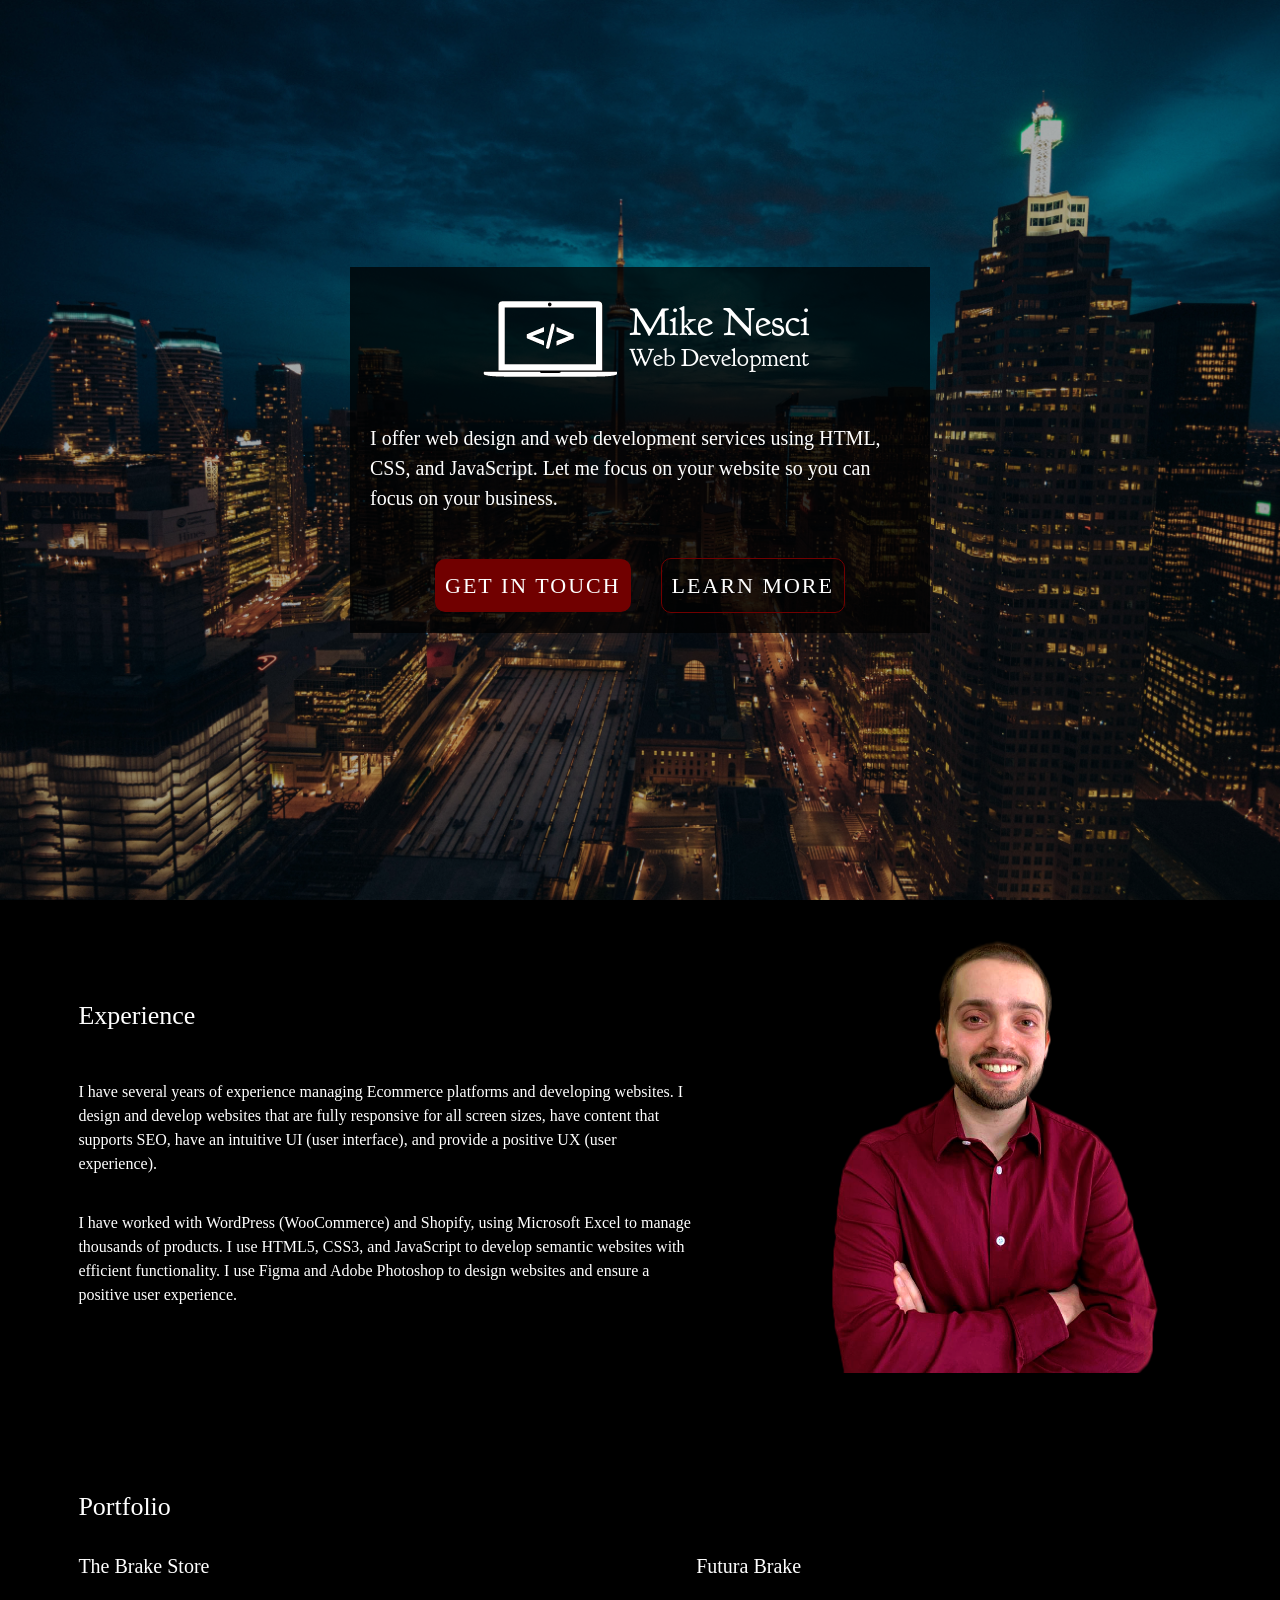
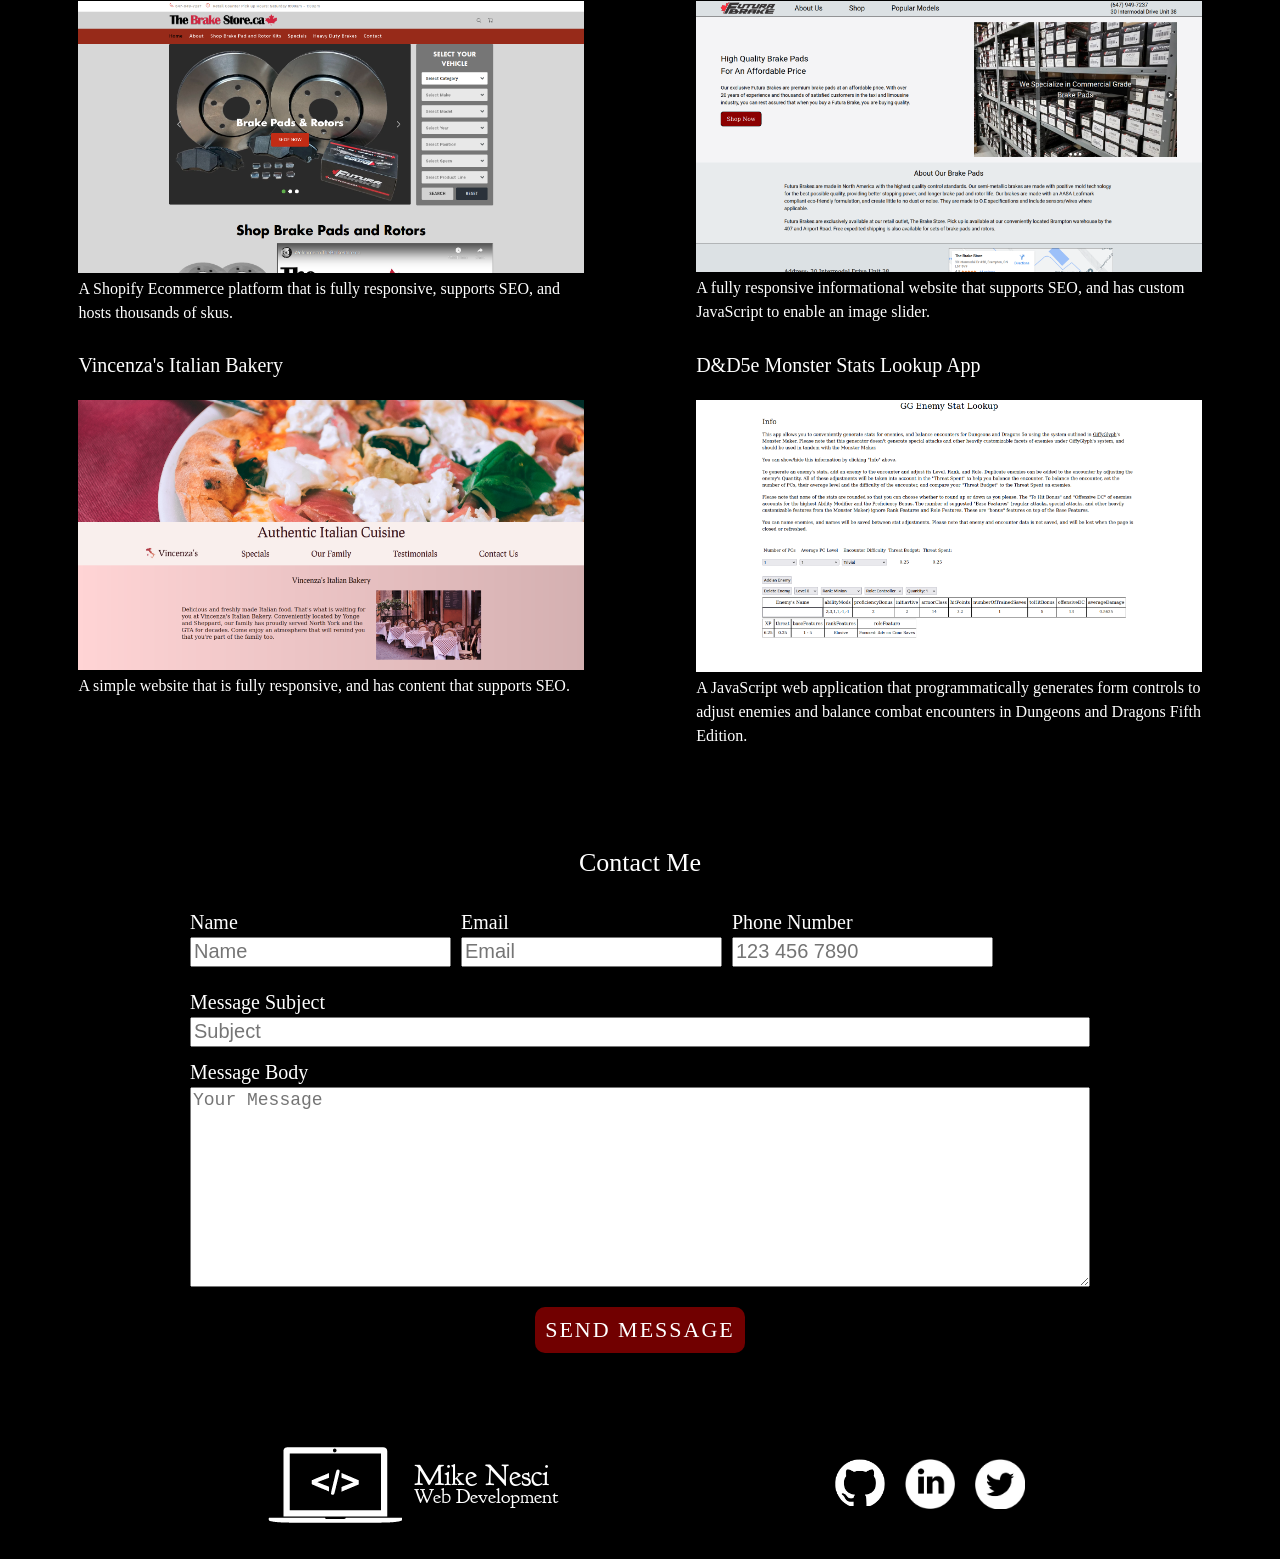
==== index.html @ aeea504c "Add contact form" ====
<!DOCTYPE html>
<html lang="en">
<head>
    <meta charset="UTF-8">
    <meta http-equiv="X-UA-Compatible" content="IE=edge">
    <meta name="viewport" content="width=device-width, initial-scale=1.0">

    <!--Stylesheets-->
    <link rel="stylesheet" href="styles/style.css">

    <!--Fonts-->
    <link rel="preconnect" href="https://fonts.googleapis.com">
    <link rel="preconnect" href="https://fonts.gstatic.com" crossorigin>
    <link href="https://fonts.googleapis.com/css2?family=Asul:wght@400;700&family=Goudy+Bookletter+1911&display=swap" rel="stylesheet"> 

    <!--SEO-->
    <title>Mike Nesci Web Development</title>
    <meta name="description" content="Mike Nesci Web Development. I provide web design and web development services. My specialty is making websites for businesses.">
</head>
<body>
    <header>
        <section class="headerContentContainer">
            <section class="headerCard">
                <section class="logoContainer">
                    <img src="./img/logo2.png" alt="logo">
                </section>
                <h1>
                    <span class="headingName">Mike Nesci</span>
                    <span class="headingService">Web Development</span>
                </h1>
            </section>
            <p>I offer web design and web development services using HTML, CSS, and JavaScript. Let me focus on your website so you can focus on your business.</p>
            <section class="headerButtonsContainer">
                <span class="contactButton button">Get in touch</span>
                <span class="learnMoreButton button">Learn More</span>
            </section>
        </section>
    </header>
    <main>
        <section class="aboutSection">
            <section class="aboutTextContainer">
                <h2>Experience</h2>
                <p>I have several years of experience managing Ecommerce platforms and developing websites. I design and develop websites that are fully responsive for all screen sizes, have content that supports SEO, have an intuitive UI (user interface), and provide a positive UX (user experience).</p>
                <p>I have worked with WordPress (WooCommerce) and Shopify, using Microsoft Excel to manage thousands of products. I use HTML5, CSS3, and JavaScript to develop semantic websites with efficient functionality. I use Figma and Adobe Photoshop to design websites and ensure a positive user experience.</p>
            </section>
            <section class="aboutImageContainer">
                <img src="./img/pfp.png">
            </section>
        </section>
        <section class="portfolioSection">
            <h2>Portfolio</h2>
            <section class="portfolioGalleryContainer">
                <section class="portfolioSiteSection">
                    <a href="https://thebrakestore.ca/" target="_blank">
                        <h3>The Brake Store</h3>
                        <section class="portfolioImageContainer">
                            <img src="./img/theBrakeStore.png">
                        </section>
                        <p>A Shopify Ecommerce platform that is fully responsive, supports SEO, and hosts thousands of skus.</p>
                    </a>
                </section>
                <section class="portfolioSiteSection">
                    <a href="https://futurabrake.com/" target="_blank">
                        <h3>Futura Brake</h3>
                        <section class="portfolioImageContainer">
                            <img src="./img/futuraBrake.png">
                        </section>
                        <p>A fully responsive informational website that supports SEO, and has custom JavaScript to enable an image slider.</p>
                    </a>
                </section>
                <section class="portfolioSiteSection">
                    <a href="https://vincenzaitalianbakery.netlify.app/" target="_blank">
                        <h3>Vincenza's Italian Bakery</h3>
                        <section class="portfolioImageContainer">
                            <img src="./img/vincenzas.png">
                        </section>
                        <p>A simple website that is fully responsive, and has content that supports SEO.</p>
                    </a>
                </section>
                <section class="portfolioSiteSection">
                    <a href="https://ggstatlookup.netlify.app/" target="_blank">
                        <h3>D&D5e Monster Stats Lookup App</h3>
                        <section class="portfolioImageContainer">
                            <img src="./img/statLookup.png">
                        </section>
                        <p>A JavaScript web application that programmatically generates form controls to adjust enemies and balance combat encounters in Dungeons and Dragons Fifth Edition.</p>
                    </a>
                </section>
            </section>
        </section>
        <section class="contactSection">
            <h2>Contact Me</h2>
            <form class="contactForm">
                <fieldset class="customerInfoSection">
                    <section class="customerInfoSubsection">
                        <label for="customerName">Name</label>
                        <input id="customerName" type="text" placeholder="Name">
                    </section>
                    <section class="customerInfoSubsection">
                        <label for="customerEmail">Email</label>
                        <input id="customerEmail" type="email" placeholder="Email">
                    </section>
                    <section class="customerInfoSubsection">
                        <label for="customerPhone">Phone Number</label>
                        <input id="customerPhone" type="phone" placeholder="123 456 7890">
                    </section>
                </fieldset>
                <fieldset class="customerInquirySection">
                    <section class="customerInquirySubjectSection">
                        <label for="customerInquirySubject">Message Subject</label>
                        <input id="customerInquirySubject" type="text" placeholder="Subject">
                    </section>
                    <section class="customerInquiryBodySection">
                        <label for="customerInquiryBody">Message Body</label>
                        <textarea id="customerInquiryBody" placeholder="Your Message"></textarea>
                    </section>
                </fieldset>
                <input class="sendMessageButton button" value="Send Message" type="button">
            </form>
        </section>
    </main>
    <footer>
        <section class="footerContentContainer">
            <section class="footerStackRow">
                <section class="footerLogoContainer">
                    <section class="footerCard" href="./index.html">
                        <section class="logoContainer">
                            <img src="./img/logo2.png" alt="logo">
                        </section>
                        <section class="footerLogoText">
                            <span class="footerName">Mike Nesci</span>
                            <span class="footerService">Web Development</span>
                        </section>
                    </section>
                </section>
            </section>
            <section class="footerStackRow">
                <a href="https://github.com/MNesci" class="footerLogoContainer socialIconContainer">
                    <img src="./img/githubIcon.png">
                </a>
                <a href="https://www.linkedin.com/in/mike-nesci-5b0255131/" class="footerLogoContainer socialIconContainer">
                    <img src="./img/linkedinIcon.png">
                </a>
                <a href="https://twitter.com/MikeNesci1" class="footerLogoContainer socialIconContainer">
                    <img src="./img/twitterIcon.png">
                </a>
            </section>
        </section>
    </footer>
    <script src="./script.js"></script>
</body>
</html>
---- styles/style.css ----
/* http://meyerweb.com/eric/tools/css/reset/ 
   v2.0 | 20110126
   License: none (public domain)
*/

/* Edited for lineheight 1.5 */

html, body, div, span, applet, object, iframe,
h1, h2, h3, h4, h5, h6, p, blockquote, pre,
a, abbr, acronym, address, big, cite, code,
del, dfn, em, img, ins, kbd, q, s, samp,
small, strike, strong, sub, sup, tt, var,
b, u, i, center,
dl, dt, dd, ol, ul, li,
fieldset, form, label, legend,
table, caption, tbody, tfoot, thead, tr, th, td,
article, aside, canvas, details, embed, 
figure, figcaption, footer, header, hgroup, 
menu, nav, output, ruby, section, summary,
time, mark, audio, video {
	margin: 0;
	padding: 0;
	border: 0;
	font-size: 100%;
	font: inherit;
	vertical-align: baseline;
}
/* HTML5 display-role reset for older browsers */
article, aside, details, figcaption, figure, 
footer, header, hgroup, menu, nav, section {
	display: block;
}
body {
	line-height: 1.5;
}
ol, ul {
	list-style: none;
}
blockquote, q {
	quotes: none;
}
blockquote:before, blockquote:after,
q:before, q:after {
	content: '';
	content: none;
}
table {
	border-collapse: collapse;
	border-spacing: 0;
}

/*
Base
*/

html {
    font-size: 62.5%;
}

* {
    font-size: 1rem;
}

h1,
h2,
h3,
h4,
h5,
h6 {
    margin-bottom: 10px;
}

h1 {
    font-size: 3rem;
}

h2 {
    font-size: 2.6rem;
}

h3 {
    font-size: 2rem;
}

p {
    font-size: 1.6rem;
}

a {
    text-decoration: none;
    color: inherit;
}

/*
Common Layout
*/

.clearfix,
.clearfix:after {
    clear: both;
}

.clearfix:after,
.clearfix:before {
    display: table;
    content: "";
}

* {
    box-sizing: border-box;
}

h2 {
     margin-bottom: 25px;
}

h3 {
    margin-bottom: 20px;
}

p {
     margin-bottom: 15px;
}



.button {
    padding: 10px;
    border-radius: 10px;
    letter-spacing: 2px;
}


/*
Header Layout
*/

header {
    height: 100vh;
    display: flex;
    justify-content: center;
    align-items: center;
}

.headerContentContainer {
    max-width: 580px;
    padding: 20px;
    display: flex;
    flex-direction: column;
    justify-content: center;
    align-items: center;
    gap: 30px;
}

.headerCard {
    display: flex;
    align-items: center;
}

/* Stack Header Card under 390px */

@media screen and (max-width: 389px) {

    .headerCard {
        flex-direction: column-reverse;
    }
}

h1 {
    display: flex;
    flex-direction: column;
    line-height: 120%;
    margin: 0;
}

/* Center header paragraph under 580px */

@media screen and (max-width: 579px) {

    header p {
        text-align: center;
    }
}

.headerButtonsContainer {
    display: flex;
    justify-content: center;
    align-items: center;
}

/* Stack buttons under 545px */

@media screen and (min-width: 545px) {

    .headerButtonsContainer {
        gap: 30px;
    }
}

@media screen and (max-width: 544px) {
    .headerButtonsContainer {
        flex-direction: column;
        gap: 15px;
    }
}


/*
Main Layout
*/

main > section {
    max-width: 1200px;
    margin-left: auto;
    margin-right: auto;
    margin-bottom: 40px;
    padding: 20px 3%;
}


/*
About Section Layout
*/

.aboutSection {
    display: flex;
    justify-content: space-between;
    align-items: center;
    padding-top: 40px;
    padding-bottom: 40px;
}

/* Stack under 900px */

@media screen and (min-width: 901px) {

    .aboutTextContainer {
        width: 55%;
    }

    .aboutImageContainer {
        width: 35%;
    }
}  

@media screen and (max-width: 900px) {

    .aboutSection {
        flex-direction: column;
    }

    .aboutTextContainer {
        width: 100%;
    }

    .aboutImageContainer {
        width: 50%;
    }
}

@media screen and (max-width: 600px) {

    .aboutImageContainer {
        width: 70%;
    }
}

.aboutTextContainer {
    display: flex;
    flex-direction: column;
    gap: 20px;
    padding-top: 20px;
    padding-bottom: 20px;
}

.aboutImageContainer img {
    width: 100%;
}

/*
Portfolio Section Layout
*/

.portfolioSection {
    margin-top: 50px;
}

.portfolioGalleryContainer {
    display: flex;
    gap: 10px;
}

/* Stack portfolio sites below 915px */

@media screen and (min-width: 915px) {

    .portfolioGalleryContainer {
        justify-content: space-between;
        flex-wrap: wrap;
    }

    .portfolioSiteSection {
        max-width: 45%;
    }
}

@media screen and (max-width: 914px) {
    
    .portfolioGalleryContainer {
        flex-direction: column;
        align-items: center;
    }

    .portfolioSiteSection {
        max-width: 80%;
    }
}

.portfolioSiteSection img {
    width: 100%;
}


/*
Contact Section Layout
*/

.contactSection h2 {
    text-align: center;
}

.contactForm {
    display: flex;
    flex-direction: column;
    margin: auto;
    gap: 20px;
}

.customerInfoSection {
    display: flex;
    gap: 10px;
}

/* Stack under 950px */

@media screen and (min-width: 950px) {
    
    .customerInfoSubsection {
        max-width: 30%;
    }

    .contactForm {
        max-width: 900px;
    }
}

@media screen and (max-width: 949px) {

    .customerInfoSection {
        flex-direction: column;
    }

    .contactForm {
        max-width: 450px;
    }
}


.customerInfoSubsection input {
    max-width: 100%;
}

.customerInfoSubsection {
    display: flex;
    flex-direction: column;
}

.customerInquirySection {
    display: flex;
    flex-direction: column;
    gap: 10px;
}

.customerInquirySubjectSection,
.customerInquiryBodySection {
    display: flex;
    flex-direction: column;
}

#customerName,
#customerEmail,
#customerPhone,
#customerInquirySubject {
    height: 30px;
}

#customerInquiryBody {
    height: 200px;
}

.sendMessageButton {
    align-self: center;
}



/*
Footer Layout
*/

.footerContentContainer {
    display: flex;
    gap: 20px;
    justify-content: space-evenly;
    align-items: center;
    padding-top: 20px;
    padding-bottom: 20px;
}

/* Footer Stack under 500px */

@media screen and (max-width: 500px) {

    .footerContentContainer {
        flex-direction: column;
        max-width: 360px;
        margin: auto;
    }
}

.footerStackRow {
    display: flex;
    gap: 20px;
}

.footerCard {
    display: flex;
    justify-content: center;
    align-items: center;
    color: white;
}

.footerLogoText {
    display: flex;
    flex-direction: column;
    line-height: 220%;
}

.socialIconContainer {
    max-width: 50px;
}

.footerLogoContainer img {
    width: 100%;
}



/*
Background Image and Layout Setup
*/

html,
body {
    height: 100%;
}


body {
    background-color: #000;
}

/* Background Image over 600px */

@media screen and (min-width: 600px) {

    body {
        background-image: url('../img/torontoAtNight.jpg');
        background-size: cover;
        background-position: left;
        background-repeat: no-repeat;
        background-attachment: fixed;
    }

    header,
    main,
    footer {
    background-color: rgba(0, 0, 0, 0.3);
    }

    .headerContentContainer {
        background-color: rgba(0, 0, 0, .75);
    }

    .learnMoreButton {
        background-color: rgba(0, 0, 0, 0.3);
    }
        
    main > section {
        background-color: rgba(0, 0, 0, .8);
    }
}

@media screen and (max-width: 599px) {
    
    main > section {
        background-color: #2a2a2a;
    }
}

/*
Common Style
*/

html {
    scroll-behavior: smooth;
}

body {
    color: white;
}


/*
Header Style
*/


h1 {
    font-family: 'Goudy Bookletter 1911', serif;
}

.headingName {
    font-size: 4rem;
}

.headingService {
    font-size: 2.5rem;
}

header p {
    font-size: 2rem;
}

.button {
    font-size: 2.2rem;
    text-transform: uppercase;
}

.button:hover {
    cursor: pointer;
}

.contactButton {
    background-color: #710000;
}

.contactButton:hover,
.learnMoreButton:hover {
    background-color: #980000;
}

.learnMoreButton {
    border: 1px solid #710000;
}


/*
Portfolio Section Style
*/

.portfolioSiteSection:hover {
    background-color: rgba(113, 0, 0, 0.5);
}


/*
Contact Section Style
*/

.contactSection {
    font-family: inherit;
}

#customerName,
#customerEmail,
#customerPhone,
#customerInquirySubject,
.contactSection label {
    font-size: 2rem;
}

#customerInquiryBody {
    font-size: 1.8rem;
}

.sendMessageButton {
    background-color: #710000;
    color: white;
    font-family: inherit;
    border: none;
}

.sendMessageButton:hover {
    background-color: #980000;
}


/*
Footer Style
*/

footer {
    font-family: 'Goudy Bookletter 1911', serif;
    background-color: rgba(0, 0, 0, 0.75);
}

.footerName {
    font-size: 3rem;
}

.footerService {
    font-size: 2rem;
}

.footerLogoContainer:hover {
    background-color: #710000;
    cursor: pointer;
}

.socialIconContainer {
    border-radius: 100%;
}
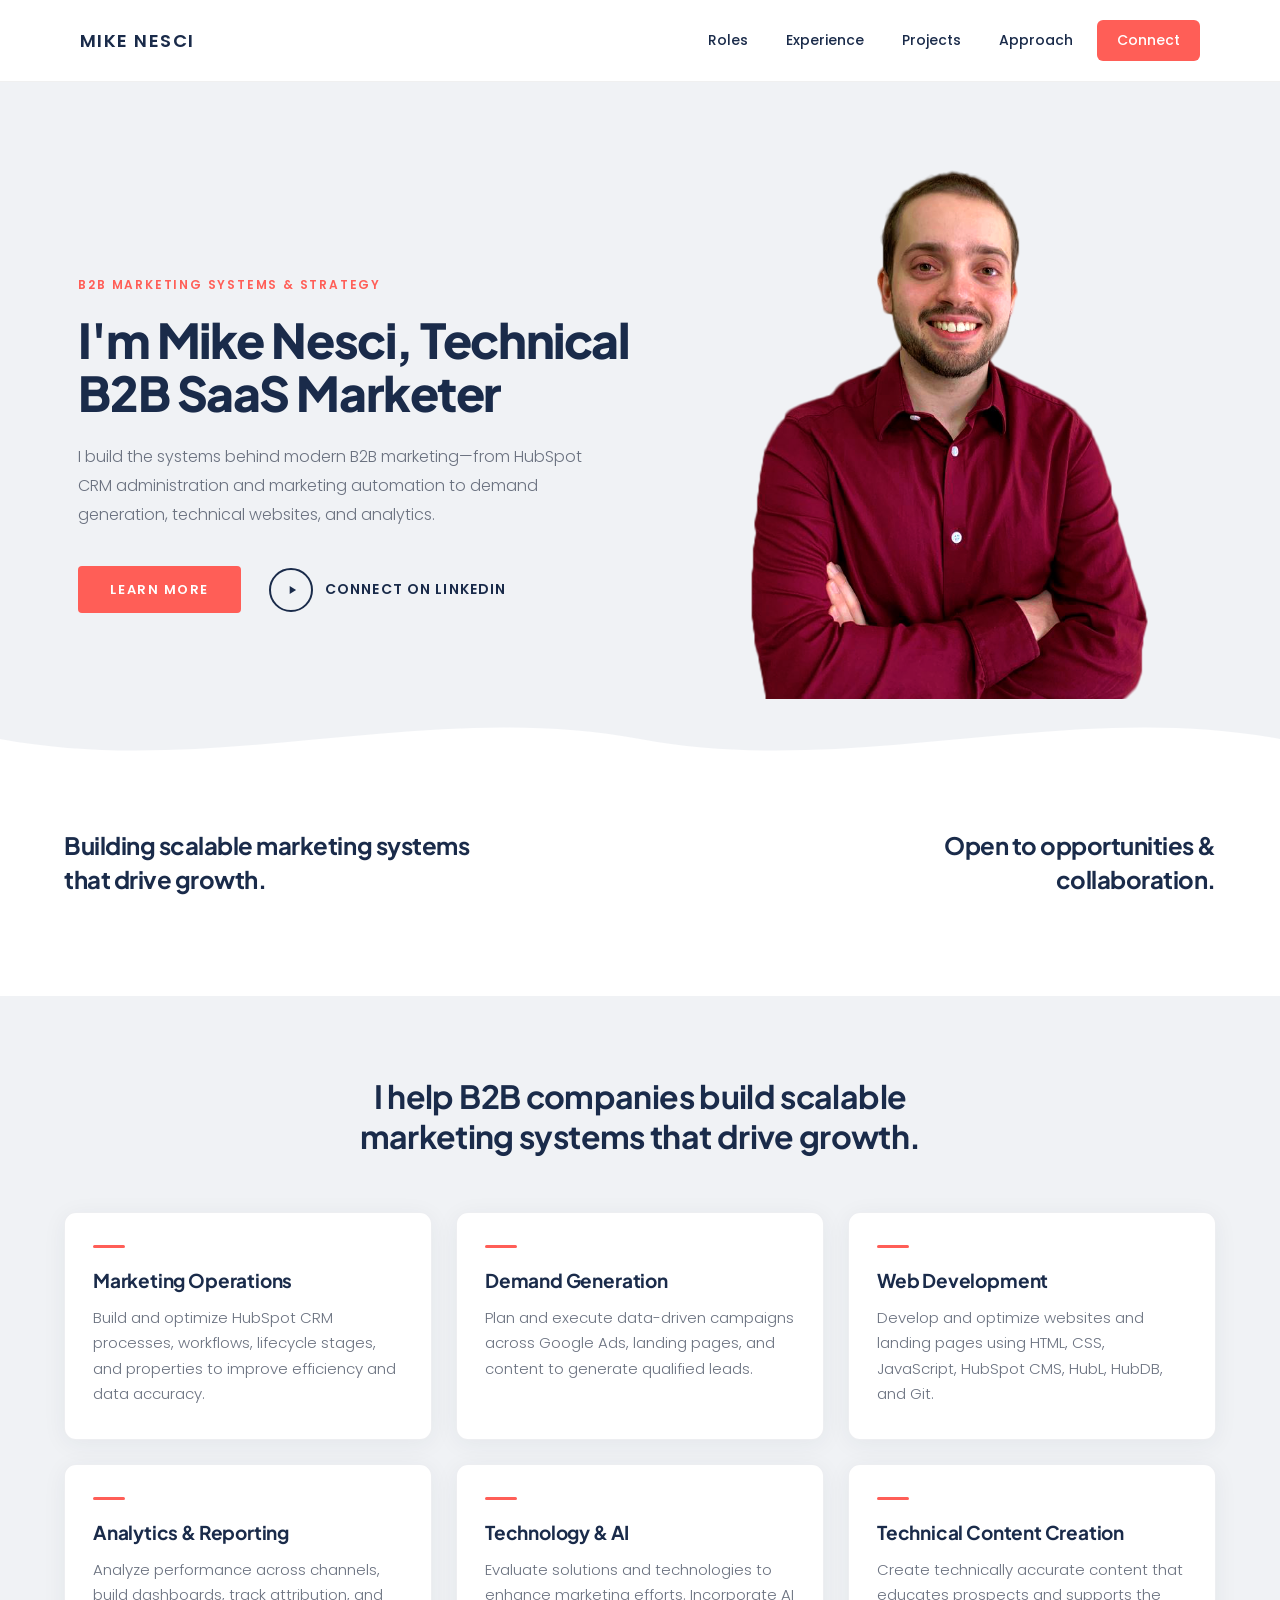
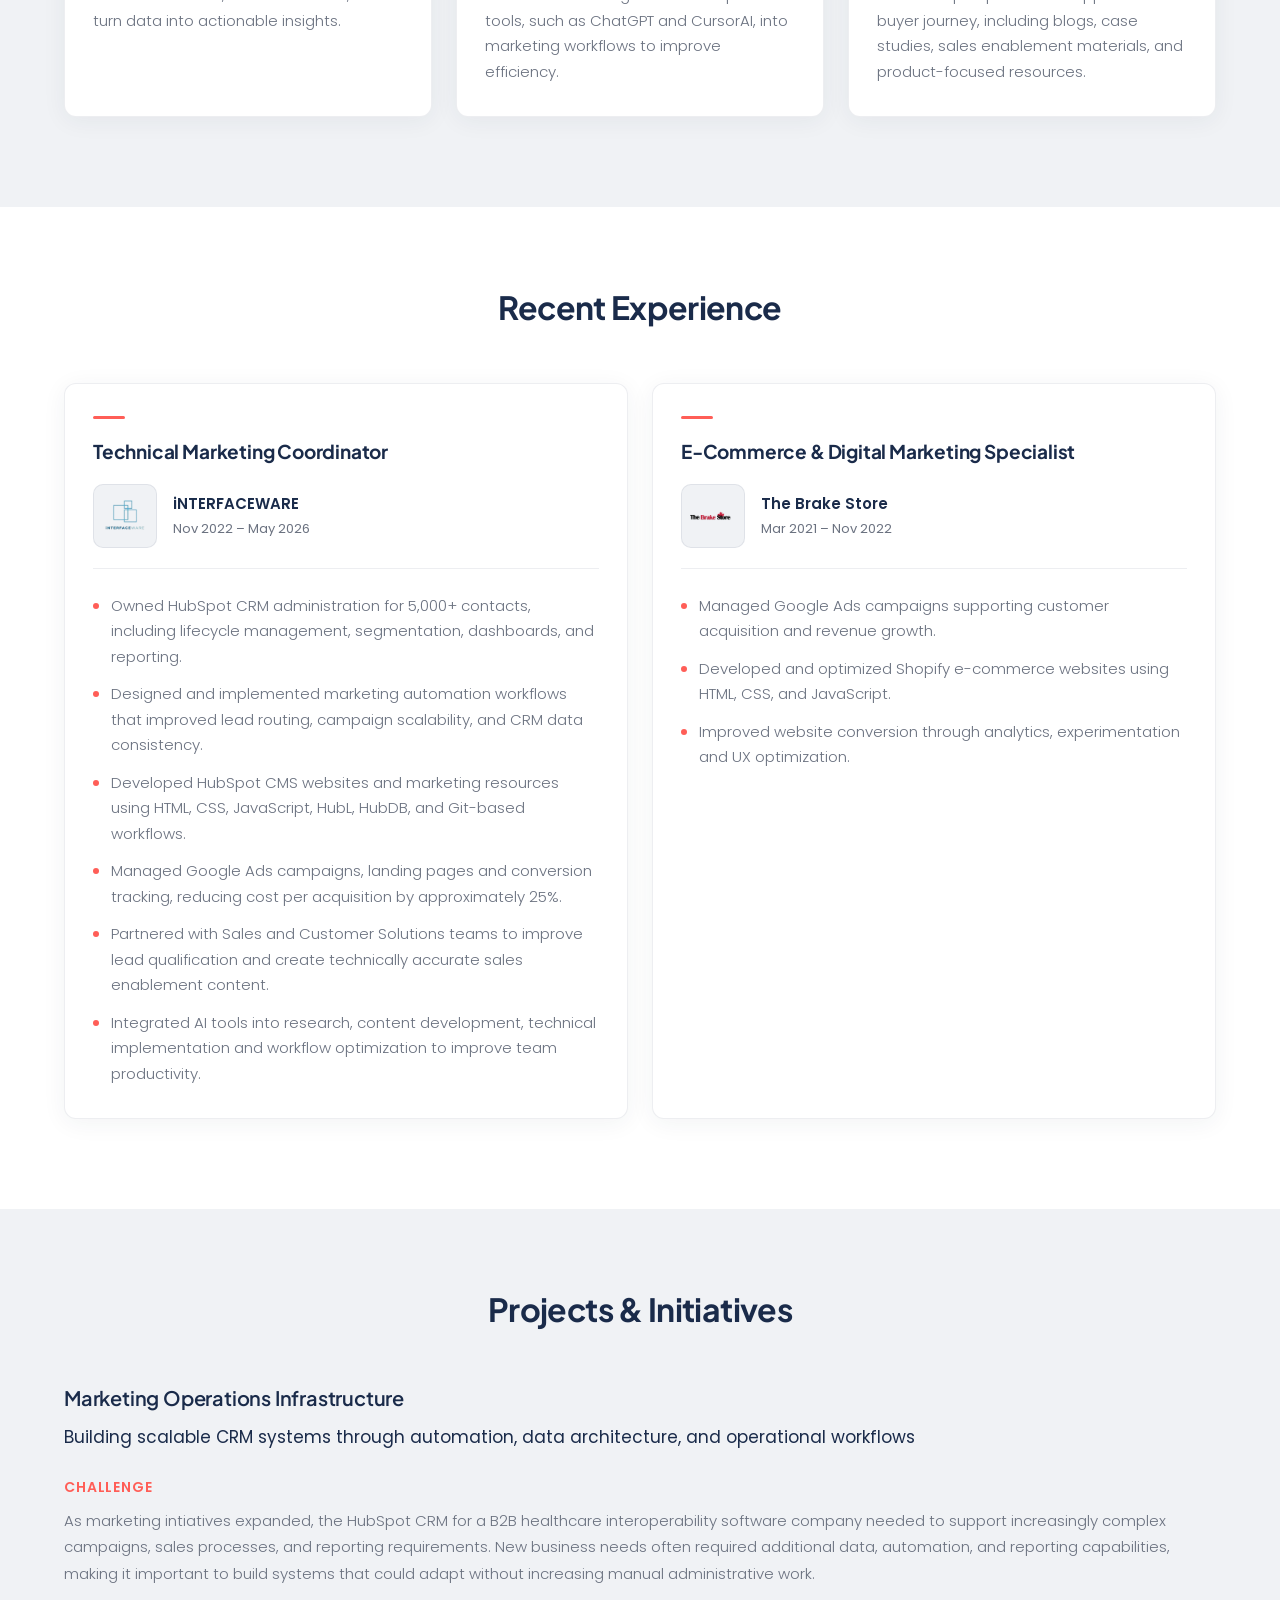
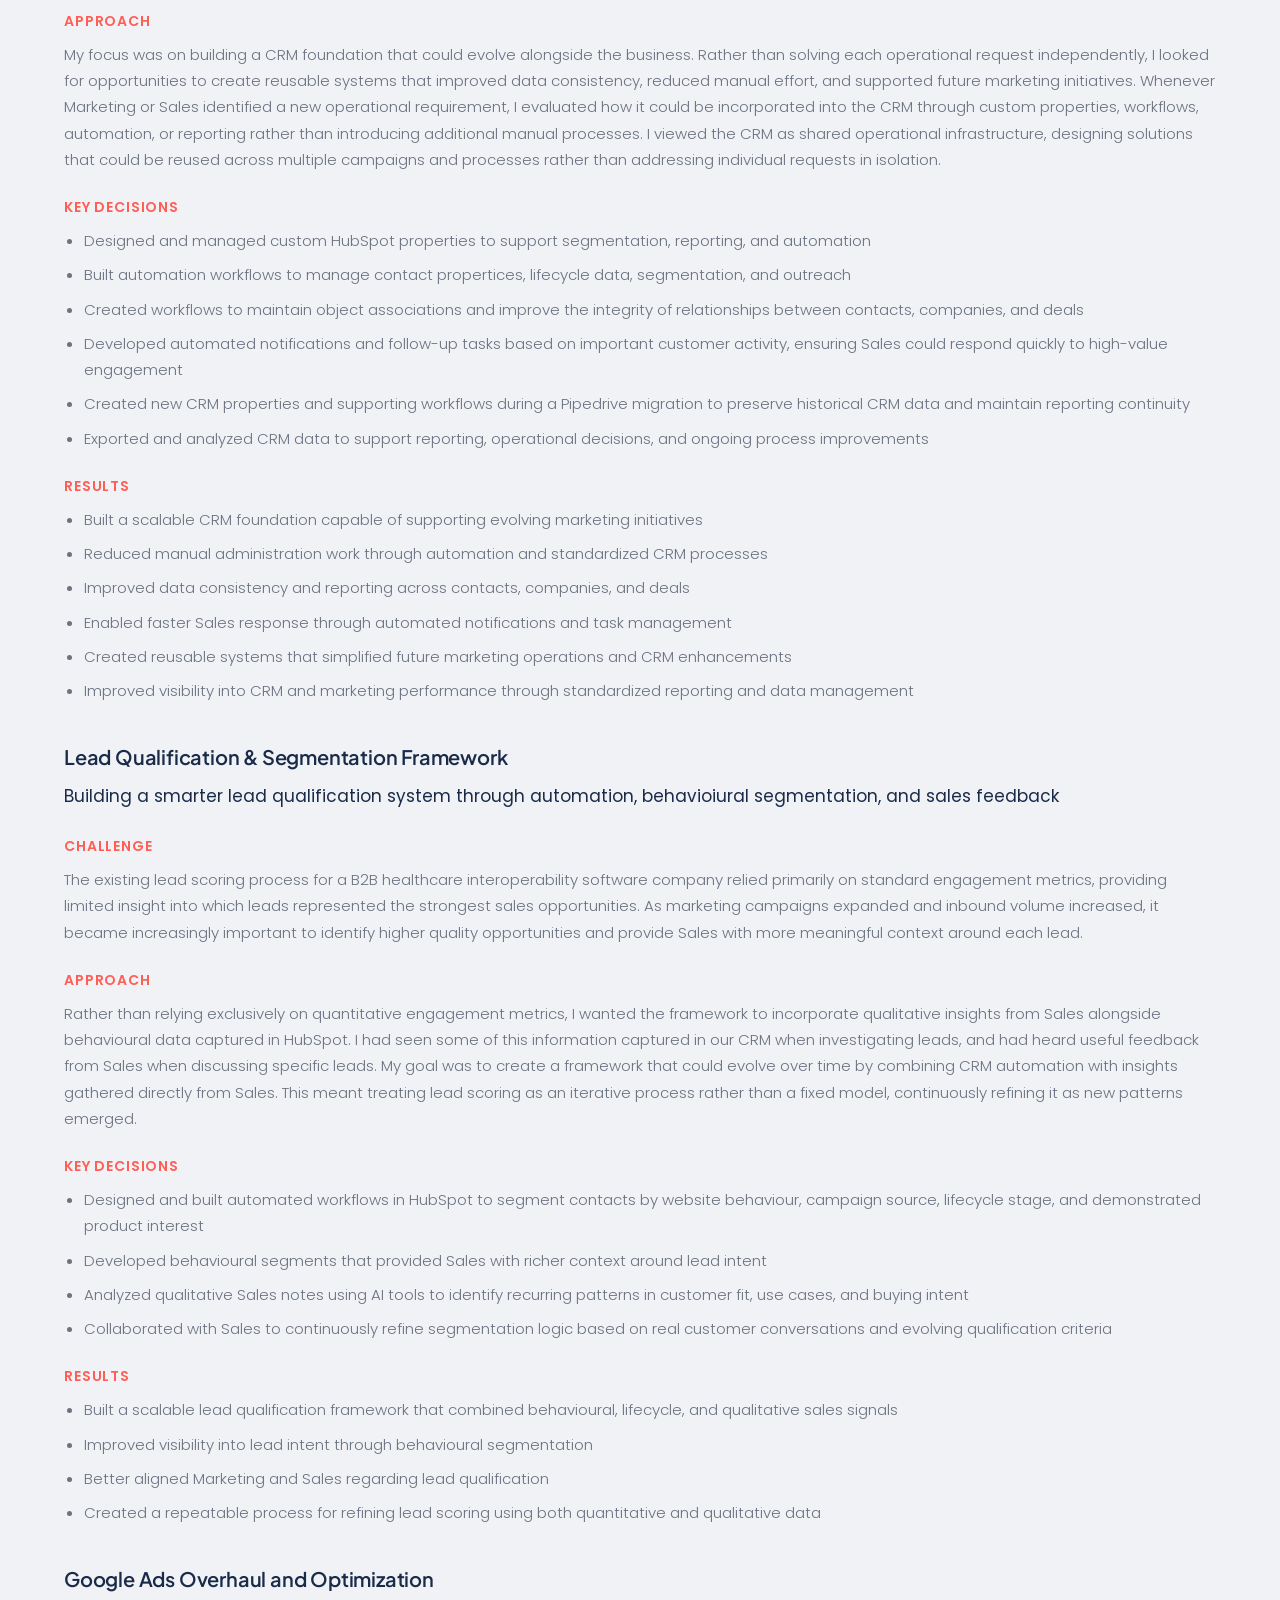
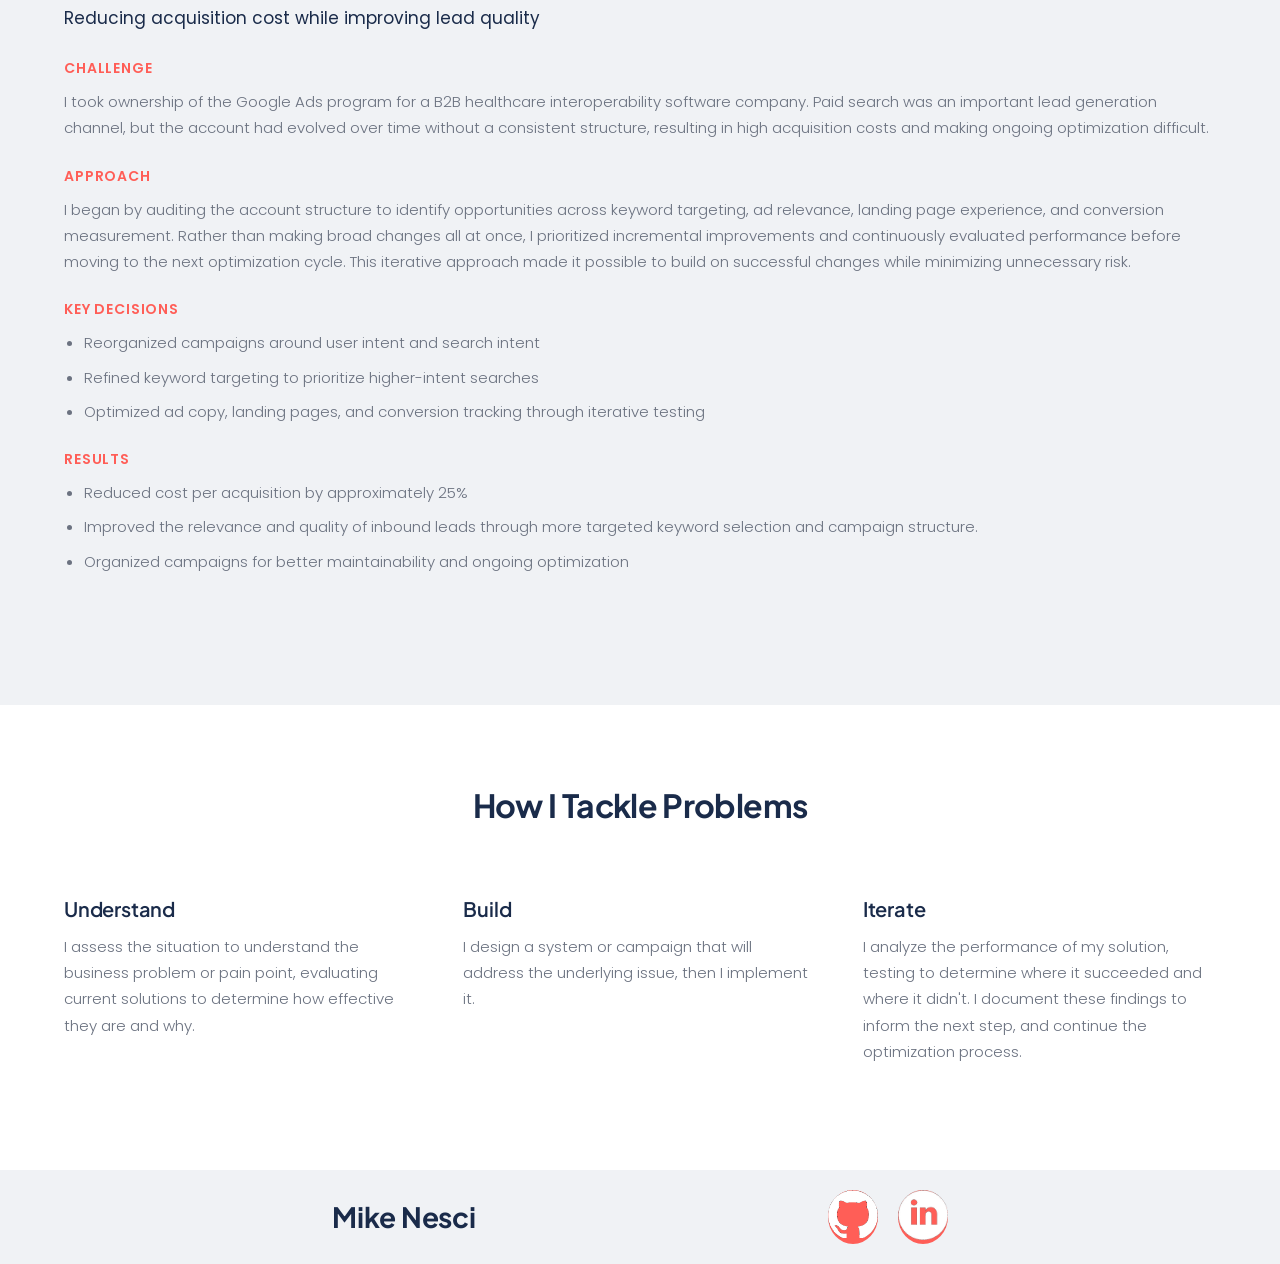
==== commit d3ba0c13: "Update portfolio site to reflect new experience and skills" ====
--- a/index.html
+++ b/index.html
@@ -11,138 +11,262 @@
     <!--Fonts-->
     <link rel="preconnect" href="https://fonts.googleapis.com">
     <link rel="preconnect" href="https://fonts.gstatic.com" crossorigin>
-    <link href="https://fonts.googleapis.com/css2?family=Asul:wght@400;700&family=Goudy+Bookletter+1911&display=swap" rel="stylesheet"> 
+    <link href="https://fonts.googleapis.com/css2?family=Plus+Jakarta+Sans:wght@500;600;700;800&family=Poppins:wght@300;400;500;600&display=swap" rel="stylesheet"> 
 
     <!--SEO-->
-    <title>Mike Nesci Web Development</title>
-    <meta name="description" content="Mike Nesci Web Development. I provide web design and web development services. My specialty is making websites for businesses.">
+    <title>Mike Nesci, Technical B2B SaaS Marketer</title>
+    <meta name="description" content="Mike Nesci, Technical B2B SaaS Marketer. I build the systems behind modern B2B marketing—from HubSpot CRM administration and marketing automation to demand generation, technical websites, and analytics.">
 </head>
 <body>
     <header>
         <section class="headerContentContainer">
-            <section class="headerCard">
-                <section class="logoContainer">
-                    <img src="./img/logo2.png" alt="logo">
-                </section>
-                <h1>
-                    <span class="headingName">Mike Nesci</span>
-                    <span class="headingService">Web Development</span>
-                </h1>
-            </section>
-            <p>I offer web design and web development services using HTML, CSS, and JavaScript. Let me focus on your website so you can focus on your business.</p>
-            <section class="headerButtonsContainer">
-                <span class="contactButton button">Get in touch</span>
-                <span class="learnMoreButton button">Learn More</span>
-            </section>
+            <div class="headerLeft">
+                <span class="headerLogo" id="heroButton">MIKE NESCI</span>
+            </div>
+            <div class="headerRight">
+                <div class="headerButtonContainer headerRolesButtonContainer" id="rolesButton">
+                    <span>Roles</span>
+                </div>
+                <div class="headerButtonContainer headerExperienceButtonContainer" id="experienceButton">
+                    <span>Experience</span>
+                </div>
+                <div class="headerButtonContainer headerProjectsButtonContainer" id="projectsButton">
+                    <span>Projects</span>
+                </div>
+                <div class="headerButtonContainer headerSkillsButtonContainer" id="approachButton">
+                    <span>Approach</span>
+                </div>
+                <a href="https://www.linkedin.com/in/mike-nesci-5b0255131/" target="_blank" rel="noopener noreferrer" class="headerConnectButtonContainer">
+                    <span>Connect</span>
+                </a>
+            </div>
         </section>
     </header>
     <main>
-        <section class="aboutSection">
-            <section class="aboutTextContainer">
-                <h2>Experience</h2>
-                <p>I have several years of experience managing Ecommerce platforms and developing websites. I design and develop websites that are fully responsive for all screen sizes, have content that supports SEO, have an intuitive UI (user interface), and provide a positive UX (user experience).</p>
-                <p>I have worked with WordPress (WooCommerce) and Shopify, using Microsoft Excel to manage thousands of products. I use HTML5, CSS3, and JavaScript to develop semantic websites with efficient functionality. I use Figma and Adobe Photoshop to design websites and ensure a positive user experience.</p>
-            </section>
-            <section class="aboutImageContainer">
-                <img src="./img/pfp.png">
-            </section>
-        </section>
-        <section class="portfolioSection">
-            <h2>Portfolio</h2>
-            <section class="portfolioGalleryContainer">
-                <section class="portfolioSiteSection">
-                    <a href="https://thebrakestore.ca/" target="_blank">
-                        <h3>The Brake Store</h3>
-                        <section class="portfolioImageContainer">
-                            <img src="./img/theBrakeStore.png">
-                        </section>
-                        <p>A Shopify Ecommerce platform that is fully responsive, supports SEO, and hosts thousands of skus.</p>
-                    </a>
-                </section>
-                <section class="portfolioSiteSection">
-                    <a href="https://futurabrake.com/" target="_blank">
-                        <h3>Futura Brake</h3>
-                        <section class="portfolioImageContainer">
-                            <img src="./img/futuraBrake.png">
-                        </section>
-                        <p>A fully responsive informational website that supports SEO, and has custom JavaScript to enable an image slider.</p>
-                    </a>
-                </section>
-                <section class="portfolioSiteSection">
-                    <a href="https://vincenzaitalianbakery.netlify.app/" target="_blank">
-                        <h3>Vincenza's Italian Bakery</h3>
-                        <section class="portfolioImageContainer">
-                            <img src="./img/vincenzas.png">
-                        </section>
-                        <p>A simple website that is fully responsive, and has content that supports SEO.</p>
-                    </a>
-                </section>
-                <section class="portfolioSiteSection">
-                    <a href="https://ggstatlookup.netlify.app/" target="_blank">
-                        <h3>D&D5e Monster Stats Lookup App</h3>
-                        <section class="portfolioImageContainer">
-                            <img src="./img/statLookup.png">
-                        </section>
-                        <p>A JavaScript web application that programmatically generates form controls to adjust enemies and balance combat encounters in Dungeons and Dragons Fifth Edition.</p>
-                    </a>
-                </section>
-            </section>
-        </section>
-        <section class="contactSection">
-            <h2>Contact Me</h2>
-            <form class="contactForm">
-                <fieldset class="customerInfoSection">
-                    <section class="customerInfoSubsection">
-                        <label for="customerName">Name</label>
-                        <input id="customerName" type="text" placeholder="Name">
-                    </section>
-                    <section class="customerInfoSubsection">
-                        <label for="customerEmail">Email</label>
-                        <input id="customerEmail" type="email" placeholder="Email">
-                    </section>
-                    <section class="customerInfoSubsection">
-                        <label for="customerPhone">Phone Number</label>
-                        <input id="customerPhone" type="phone" placeholder="123 456 7890">
-                    </section>
-                </fieldset>
-                <fieldset class="customerInquirySection">
-                    <section class="customerInquirySubjectSection">
-                        <label for="customerInquirySubject">Message Subject</label>
-                        <input id="customerInquirySubject" type="text" placeholder="Subject">
-                    </section>
-                    <section class="customerInquiryBodySection">
-                        <label for="customerInquiryBody">Message Body</label>
-                        <textarea id="customerInquiryBody" placeholder="Your Message"></textarea>
-                    </section>
-                </fieldset>
-                <input class="sendMessageButton button" value="Send Message" type="button">
-            </form>
+        <section class="heroSection" id="heroSection">
+            <div class="heroInner">
+                <div class="heroLeft">
+                    <span class="heroEyebrow">B2B Marketing Systems &amp; Strategy</span>
+                    <h1>I'm Mike Nesci, Technical B2B SaaS Marketer</h1>
+                    <p>I build the systems behind modern B2B marketing—from HubSpot CRM administration and marketing automation to demand generation, technical websites, and analytics.</p>
+                    <div class="heroActions">
+                        <a href="#rolesSection" class="heroPrimaryButton">Learn More</a>
+                        <a href="https://www.linkedin.com/in/mike-nesci-5b0255131/" class="heroSecondaryButton" target="_blank" rel="noopener noreferrer">
+                            <span class="heroPlayIcon" aria-hidden="true">
+                                <svg viewBox="0 0 24 24" fill="currentColor"><path d="M8 5v14l11-7z"/></svg>
+                            </span>
+                            Connect on LinkedIn
+                        </a>
+                    </div>
+                </div>
+                <div class="heroRight">
+                    <div class="heroImageContainer">
+                        <img src="./img/pfp.png" alt="Mike Nesci, Technical B2B SaaS Marketing Professional">
+                    </div>
+                </div>
+            </div>
+            <div class="heroWave" aria-hidden="true">
+                <svg viewBox="0 0 1440 120" preserveAspectRatio="none" xmlns="http://www.w3.org/2000/svg">
+                    <path d="M0,60 C240,120 480,0 720,60 C960,120 1200,0 1440,60 L1440,120 L0,120 Z" fill="#ffffff"/>
+                </svg>
+            </div>
+        </section>
+        <section class="heroBridge">
+            <p class="heroBridgeText">Building scalable marketing systems that drive growth.</p>
+            <p class="heroBridgeText heroBridgeTextRight">Open to opportunities &amp; collaboration.</p>
+        </section>
+        <section class="rolesSection" id="rolesSection">
+            <h2>I help B2B companies build scalable marketing systems that drive growth.</h2>
+            <div class="rolesContainer">
+                <div class="roleCard">
+                    <h3 class="roleCardHeading">Marketing Operations</h3>
+                    <p>Build and optimize HubSpot CRM processes, workflows, lifecycle stages, and properties to improve efficiency and data accuracy.</p>
+                </div>
+                <div class="roleCard">
+                    <h3 class="roleCardHeading">Demand Generation</h3>
+                    <p>Plan and execute data-driven campaigns across Google Ads, landing pages, and content to generate qualified leads.</p>
+                </div>
+                <div class="roleCard">
+                    <h3 class="roleCardHeading">Web Development</h3>
+                    <p>Develop and optimize websites and landing pages using HTML, CSS, JavaScript, HubSpot CMS, HubL, HubDB, and Git.</p>
+                </div>
+                <div class="roleCard">
+                    <h3 class="roleCardHeading">Analytics & Reporting</h3>
+                    <p>Analyze performance across channels, build dashboards, track attribution, and turn data into actionable insights.</p>
+                </div>
+                <div class="roleCard">
+                    <h3 class="roleCardHeading">Technology & AI</h3>
+                    <p>Evaluate solutions and technologies to enhance marketing efforts. Incorporate AI tools, such as ChatGPT and CursorAI, into marketing workflows to improve efficiency.</p>
+                </div>
+                <div class="roleCard">
+                    <h3 class="roleCardHeading">Technical Content Creation</h3>
+                    <p>Create technically accurate content that educates prospects and supports the buyer journey, including blogs, case studies, sales enablement materials, and product-focused resources.</p>
+                </div>
+            </div>
+        </section>
+        <section class="experienceSection" id="experienceSection">
+            <h2>Recent Experience</h2>
+            <div class="experienceHighlightsContainer">
+                <div class="experienceCard">
+                    <h3>Technical Marketing Coordinator</h3>
+                    <div class="experienceCompany">
+                        <div class="experienceCompanyLogoContainer">
+                            <img src="./img/ifw.png" alt="iNTERFACEWARE logo">
+                        </div>
+                        <div class="experienceCompanyText">
+                            <span class="experienceCompanyName">iNTERFACEWARE</span>
+                            <span class="experienceCompanyTime">Nov 2022 – May 2026</span>
+                        </div>
+                    </div>
+                    <ul>
+                        <li>Owned HubSpot CRM administration for 5,000+ contacts, including lifecycle management, segmentation, dashboards, and reporting.</li>
+                        <li>Designed and implemented marketing automation workflows that improved lead routing, campaign scalability, and CRM data consistency.</li>
+                        <li>Developed HubSpot CMS websites and marketing resources using HTML, CSS, JavaScript, HubL, HubDB, and Git-based workflows.</li>
+                        <li>Managed Google Ads campaigns, landing pages and conversion tracking, reducing cost per acquisition by approximately 25%.</li>
+                        <li>Partnered with Sales and Customer Solutions teams to improve lead qualification and create technically accurate sales enablement content.</li>
+                        <li>Integrated AI tools into research, content development, technical implementation and workflow optimization to improve team productivity.</li>
+                    </ul>
+                </div>
+                <div class="experienceCard">
+                    <h3>E-Commerce & Digital Marketing Specialist</h3>
+                    <div class="experienceCompany">
+                        <div class="experienceCompanyLogoContainer">
+                            <img src="./img/thebrakestore.webp" alt="The Brake Store logo">
+                        </div>
+                        <div class="experienceCompanyText">
+                            <span class="experienceCompanyName">The Brake Store</span>
+                            <span class="experienceCompanyTime">Mar 2021 – Nov 2022</span>
+                        </div>
+                    </div>
+                    <ul>
+                        <li>Managed Google Ads campaigns supporting customer acquisition and revenue growth.</li>
+                        <li>Developed and optimized Shopify e-commerce websites using HTML, CSS, and JavaScript.</li>
+                        <li>Improved website conversion through analytics, experimentation and UX optimization.</li>
+                    </ul>
+                </div>
+            </div>
+        </section>
+        <section class="projectsSection" id="projectsSection">
+            <h2>Projects & Initiatives</h2>
+            <div class="projectsContainer">
+                <div class="projectCard">
+                    <h3>Marketing Operations Infrastructure</h3>
+                    <p>Building scalable CRM systems through automation, data architecture, and operational workflows</p>
+                    <h4>Challenge</h4>
+                    <p>As marketing intiatives expanded, the HubSpot CRM for a B2B healthcare interoperability software company needed to support increasingly complex campaigns, sales processes, and reporting requirements. New business needs often required additional data, automation, and reporting capabilities, making it important to build systems that could adapt without increasing manual administrative work.</p>
+                    <h4>Approach</h4>
+                    <p>My focus was on building a CRM foundation that could evolve alongside the business. Rather than solving each operational request independently, I looked for opportunities to create reusable systems that improved data consistency, reduced manual effort, and supported future marketing initiatives. Whenever Marketing or Sales identified a new operational requirement, I evaluated how it could be incorporated into the CRM through custom properties, workflows, automation, or reporting rather than introducing additional manual processes. I viewed the CRM as shared operational infrastructure, designing solutions that could be reused across multiple campaigns and processes rather than addressing individual requests in isolation.</p>
+                    <h4>Key Decisions</h4>
+                    <ul>
+                        <li>Designed and managed custom HubSpot properties to support segmentation, reporting, and automation</li>
+                        <li>Built automation workflows to manage contact propertices, lifecycle data, segmentation, and outreach</li>
+                        <li>Created workflows to maintain object associations and improve the integrity of relationships between contacts, companies, and deals</li>
+                        <li>Developed automated notifications and follow-up tasks based on important customer activity, ensuring Sales could respond quickly to high-value engagement</li>
+                        <li>Created new CRM properties and supporting workflows during a Pipedrive migration to preserve historical CRM data and maintain reporting continuity</li>
+                        <li>Exported and analyzed CRM data to support reporting, operational decisions, and ongoing process improvements</li>
+                    </ul>
+                    <h4>Results</h4>
+                    <ul>
+                        <li>Built a scalable CRM foundation capable of supporting evolving marketing initiatives</li>
+                        <li>Reduced manual administration work through automation and standardized CRM processes</li>
+                        <li>Improved data consistency and reporting across contacts, companies, and deals</li>
+                        <li>Enabled faster Sales response through automated notifications and task management</li>
+                        <li>Created reusable systems that simplified future marketing operations and CRM enhancements</li>
+                        <li>Improved visibility into CRM and marketing performance through standardized reporting and data management</li>
+                    </ul>
+                </div>
+                <div class="projectCard">
+                    <h3>Lead Qualification & Segmentation Framework</h3>
+                    <p>Building a smarter lead qualification system through automation, behavioiural segmentation, and sales feedback</p>
+                    <h4>Challenge</h4>
+                    <p>The existing lead scoring process for a B2B healthcare interoperability software company relied primarily on standard engagement metrics, providing limited insight into which leads represented the strongest sales opportunities. As marketing campaigns expanded and inbound volume increased, it became increasingly important to identify higher quality opportunities and provide Sales with more meaningful context around each lead.</p>
+                    <h4>Approach</h4>
+                    <p>Rather than relying exclusively on quantitative engagement metrics, I wanted the framework to incorporate qualitative insights from Sales alongside behavioural data captured in HubSpot. I had seen some of this information captured in our CRM when investigating leads, and had heard useful feedback from Sales when discussing specific leads. My goal was to create a framework that could evolve over time by combining CRM automation with insights gathered directly from Sales. This meant treating lead scoring as an iterative process rather than a fixed model, continuously refining it as new patterns emerged.</p>
+                    <h4>Key Decisions</h4>
+                    <ul>
+                        <li>Designed and built automated workflows in HubSpot to segment contacts by website behaviour, campaign source, lifecycle stage, and demonstrated product interest</li>
+                        <li>Developed behavioural segments that provided Sales with richer context around lead intent</li>
+                        <li>Analyzed qualitative Sales notes using AI tools to identify recurring patterns in customer fit, use cases, and buying intent</li>
+                        <li>Collaborated with Sales to continuously refine segmentation logic based on real customer conversations and evolving qualification criteria</li>
+                    </ul>
+                    <h4>Results</h4>
+                    <ul>
+                        <li>Built a scalable lead qualification framework that combined behavioural, lifecycle, and qualitative sales signals</li>
+                        <li>Improved visibility into lead intent through behavioural segmentation</li>
+                        <li>Better aligned Marketing and Sales regarding lead qualification</li>
+                        <li>Created a repeatable process for refining lead scoring using both quantitative and qualitative data</li>
+                    </ul>
+                </div>
+                <div class="projectCard">
+                    <h3>Google Ads Overhaul and Optimization</h3>
+                    <p>Reducing acquisition cost while improving lead quality</p>
+                    <h4>Challenge</h4>
+                    <p>I took ownership of the Google Ads program for a B2B healthcare interoperability software company. Paid search was an important lead generation channel, but the account had evolved over time without a consistent structure, resulting in high acquisition costs and making ongoing optimization difficult.</p>
+                    <h4>Approach</h4>
+                    <p>I began by auditing the account structure to identify opportunities across keyword targeting, ad relevance, landing page experience, and conversion measurement. Rather than making broad changes all at once, I prioritized incremental improvements and continuously evaluated performance before moving to the next optimization cycle. This iterative approach made it possible to build on successful changes while minimizing unnecessary risk.</p>
+                    <h4>Key Decisions</h4>
+                    <ul>
+                        <li>Reorganized campaigns around user intent and search intent</li>
+                        <li>Refined keyword targeting to prioritize higher-intent searches</li>
+                        <li>Optimized ad copy, landing pages, and conversion tracking through iterative testing</li>
+                    </ul>
+                    <h4>Results</h4>
+                    <ul>
+                        <li>Reduced cost per acquisition by approximately 25%</li>
+                        <li>Improved the relevance and quality of inbound leads through more targeted keyword selection and campaign structure.</li>
+                        <li>Organized campaigns for better maintainability and ongoing optimization</li>
+                    </ul>
+                </div>
+            </div>
+        </section>
+        <section class="approachSection" id="approachSection">
+            <h2>How I Tackle Problems</h2>
+            <div class="approachStepsContainer">
+                <div class="approachStepCard">
+                    <div class="approachStepHeader">
+                        <div class="approachStepLogoContainer">
+                            <img>
+                        </div>
+                        <h3>Understand</h3>
+                    </div>
+                    <p>I assess the situation to understand the business problem or pain point, evaluating current solutions to determine how effective they are and why.</p>
+                </div>
+                <div class="approachStepCard">
+                    <div class="approachStepHeader">
+                        <div class="approachStepLogoContainer">
+                            <img>
+                        </div>
+                        <h3>Build</h3>
+                    </div>
+                    <p>I design a system or campaign that will address the underlying issue, then I implement it.</p>
+                </div>
+                <div class="approachStepCard">
+                    <div class="approachStepHeader">
+                        <div class="approachStepLogoContainer">
+                            <img>
+                        </div>
+                        <h3>Iterate</h3>
+                    </div>
+                    <p>I analyze the performance of my solution, testing to determine where it succeeded and where it didn't. I document these findings to inform the next step, and continue the optimization process.</p>
+                </div>
+            </div>
         </section>
     </main>
     <footer>
         <section class="footerContentContainer">
             <section class="footerStackRow">
-                <section class="footerLogoContainer">
-                    <section class="footerCard" href="./index.html">
-                        <section class="logoContainer">
-                            <img src="./img/logo2.png" alt="logo">
-                        </section>
-                        <section class="footerLogoText">
-                            <span class="footerName">Mike Nesci</span>
-                            <span class="footerService">Web Development</span>
-                        </section>
+                <section class="footerCard">
+                    <section class="footerText">
+                        <span class="footerName">Mike Nesci</span>
                     </section>
                 </section>
             </section>
             <section class="footerStackRow">
-                <a href="https://github.com/MNesci" class="footerLogoContainer socialIconContainer">
-                    <img src="./img/githubIcon.png">
+                <a href="https://github.com/MNesci" target="_blank" rel="noopener noreferrer" class="footerLogoContainer socialIconContainer">
+                    <img src="./img/githubIcon.png" alt="github icon">
                 </a>
-                <a href="https://www.linkedin.com/in/mike-nesci-5b0255131/" class="footerLogoContainer socialIconContainer">
-                    <img src="./img/linkedinIcon.png">
-                </a>
-                <a href="https://twitter.com/MikeNesci1" class="footerLogoContainer socialIconContainer">
-                    <img src="./img/twitterIcon.png">
+                <a href="https://www.linkedin.com/in/mike-nesci-5b0255131/" target="_blank" rel="noopener noreferrer" class="footerLogoContainer socialIconContainer">
+                    <img src="./img/linkedinIcon.png" alt="linkedin icon">
                 </a>
             </section>
         </section>
--- a/styles/style.css
+++ b/styles/style.css
@@ -53,6 +53,18 @@
 Base
 */
 
+:root {
+    --color-accent: #ff5e57;
+    --color-accent-hover: #e84e47;
+    --color-navy: #1a2b4a;
+    --color-text-muted: #6b7280;
+    --color-hero-bg: #f0f2f5;
+    --color-card-bg: #ffffff;
+    --color-border: rgba(26, 43, 74, 0.08);
+    --shadow-card: 0 4px 24px rgba(26, 43, 74, 0.06);
+    --shadow-card-hover: 0 16px 48px rgba(26, 43, 74, 0.12);
+}
+
 html {
     font-size: 62.5%;
 }
@@ -67,23 +79,53 @@
 h4,
 h5,
 h6 {
+    font-family: 'Plus Jakarta Sans', sans-serif;
+    font-weight: 600;
+    color: var(--color-navy);
     margin-bottom: 10px;
 }
 
 h1 {
     font-size: 3rem;
+    font-weight: 800;
+    letter-spacing: -0.02em;
 }
 
 h2 {
-    font-size: 2.6rem;
+    font-size: 3.2rem;
+    line-height: 1.25;
+    font-weight: 700;
+    letter-spacing: -0.02em;
 }
 
 h3 {
-    font-size: 2rem;
-}
-
-p {
+    font-size: 2.2rem;
+    line-height: 1.3;
+    font-weight: 600;
+    letter-spacing: -0.01em;
+}
+
+h4 {
+    font-family: 'Poppins', sans-serif;
+    font-size: 1.4rem;
+    font-weight: 600;
+    letter-spacing: 0.06em;
+    text-transform: uppercase;
+    color: var(--color-accent);
+}
+
+p,
+span,
+li {
+    font-family: 'Poppins', sans-serif;
     font-size: 1.6rem;
+}
+
+main p,
+main li {
+    font-weight: 300;
+    line-height: 1.75;
+    color: var(--color-text-muted);
 }
 
 a {
@@ -135,73 +177,108 @@
 Header Layout
 */
 
+body {
+    font-family: 'Poppins', sans-serif;
+    color: var(--color-navy);
+}
+
 header {
-    height: 100vh;
-    display: flex;
-    justify-content: center;
-    align-items: center;
+    position: fixed;
+    top: 0;
+    left: 0;
+    right: 0;
+    background-color: rgba(255, 255, 255, 0.95);
+    backdrop-filter: blur(8px);
+    z-index: 100;
+}
+
+main {
+    margin-top: 70px;
 }
 
 .headerContentContainer {
-    max-width: 580px;
-    padding: 20px;
-    display: flex;
-    flex-direction: column;
-    justify-content: center;
-    align-items: center;
-    gap: 30px;
-}
-
-.headerCard {
-    display: flex;
-    align-items: center;
-}
-
-/* Stack Header Card under 390px */
-
-@media screen and (max-width: 389px) {
-
-    .headerCard {
-        flex-direction: column-reverse;
-    }
-}
-
-h1 {
-    display: flex;
-    flex-direction: column;
-    line-height: 120%;
-    margin: 0;
-}
-
-/* Center header paragraph under 580px */
-
-@media screen and (max-width: 579px) {
-
-    header p {
-        text-align: center;
-    }
-}
-
-.headerButtonsContainer {
-    display: flex;
-    justify-content: center;
-    align-items: center;
-}
-
-/* Stack buttons under 545px */
-
-@media screen and (min-width: 545px) {
-
-    .headerButtonsContainer {
-        gap: 30px;
-    }
-}
-
-@media screen and (max-width: 544px) {
-    .headerButtonsContainer {
-        flex-direction: column;
-        gap: 15px;
-    }
+    display: flex;
+    justify-content: space-between;
+    align-items: center;
+    max-width: 1200px;
+    margin: auto;
+    padding: 20px 40px;
+}
+
+.headerRight {
+    display: flex;
+    align-items: center;
+    gap: 10px;
+}
+
+.headerButtonContainer {
+    padding-left: 10px;
+    padding-right: 10px;
+}
+
+@media screen and (max-width: 800px) {
+
+    .headerButtonContainer:not(.headerConnectButtonContainer) {
+        display: none;
+        visibility: hidden;
+    }
+}
+
+
+/*
+Header Style
+*/
+
+header {
+    border-bottom: 1px solid rgba(0, 0, 0, 0.06);
+}
+
+header span {
+    font-size: 1.4rem;
+    font-weight: 500;
+    color: var(--color-text-muted);
+}
+
+.headerLogo {
+    font-family: 'Poppins', sans-serif;
+    font-weight: 600;
+    font-size: 1.8rem !important;
+    color: var(--color-navy);
+    letter-spacing: 0.08em;
+}
+
+.headerButtonContainer {
+    padding: 8px 14px;
+    border-radius: 4px;
+    transition: color 0.2s ease;
+}
+
+.headerButtonContainer:hover,
+.headerLogo:hover {
+    color: var(--color-accent);
+    box-shadow: none;
+    cursor: pointer;
+}
+
+.headerButtonContainer span {
+    color: inherit;
+}
+
+.headerConnectButtonContainer {
+    background-color: var(--color-accent);
+    color: #ffffff;
+    border-radius: 6px;
+    padding: 10px 20px;
+    transition: background-color 0.2s ease;
+}
+
+.headerConnectButtonContainer span {
+    color: #ffffff;
+    font-weight: 500;
+}
+
+.headerConnectButtonContainer:hover {
+    background-color: var(--color-accent-hover);
 }
 
 
@@ -217,191 +294,586 @@
     padding: 20px 3%;
 }
 
-
-/*
-About Section Layout
-*/
-
-.aboutSection {
+/*
+Hero Section Layout
+*/
+
+.heroSection {
+    max-width: none;
+    width: 100%;
+    margin-left: 0;
+    margin-right: 0;
+    margin-bottom: 0;
+    padding: 60px 0 0;
+    background-color: var(--color-hero-bg);
+    position: relative;
+    overflow: hidden;
+}
+
+.heroInner {
+    display: flex;
+    align-items: center;
+    gap: 5%;
+    max-width: 1200px;
+    margin: 0 auto;
+    padding: 40px 3% 80px;
+}
+
+.heroLeft {
+    width: 55%;
+    padding-top: 20px;
+}
+
+.heroRight {
+    width: 45%;
+    display: flex;
+    justify-content: center;
+    align-items: flex-end;
+}
+
+.heroImageContainer {
+    position: relative;
+    width: 100%;
+    max-width: 480px;
+}
+
+.heroImageContainer img {
+    width: 100%;
+    height: auto;
+    display: block;
+    object-fit: contain;
+}
+
+.heroActions {
+    display: flex;
+    align-items: center;
+    gap: 28px;
+    margin-top: 36px;
+    flex-wrap: wrap;
+}
+
+.heroWave {
+    position: absolute;
+    bottom: 0;
+    left: 0;
+    right: 0;
+    line-height: 0;
+}
+
+.heroWave svg {
+    width: 100%;
+    height: 80px;
+    display: block;
+}
+
+.heroBridge {
+    max-width: none;
+    width: 100%;
     display: flex;
     justify-content: space-between;
     align-items: center;
-    padding-top: 40px;
-    padding-bottom: 40px;
-}
-
-/* Stack under 900px */
-
-@media screen and (min-width: 901px) {
-
-    .aboutTextContainer {
-        width: 55%;
-    }
-
-    .aboutImageContainer {
-        width: 35%;
-    }
-}  
+    gap: 40px;
+    padding: 50px 5% 60px;
+    margin-bottom: 40px;
+    background-color: #ffffff;
+}
+
+.heroBridgeText {
+    font-family: 'Plus Jakarta Sans', sans-serif;
+    font-size: 2.4rem;
+    font-weight: 700;
+    letter-spacing: -0.02em;
+    color: var(--color-navy);
+    line-height: 1.4;
+    margin-bottom: 0;
+    max-width: 420px;
+}
+
+.heroBridgeTextRight {
+    text-align: right;
+}
+
+
+/*
+Hero Section Style
+*/
+
+.heroEyebrow {
+    display: inline-block;
+    font-size: 1.2rem;
+    font-weight: 600;
+    letter-spacing: 0.15em;
+    text-transform: uppercase;
+    color: var(--color-accent);
+    margin-bottom: 20px;
+}
+
+.heroLeft h1 {
+    font-family: 'Plus Jakarta Sans', sans-serif;
+    font-size: 4.8rem;
+    font-weight: 800;
+    line-height: 1.1;
+    letter-spacing: -0.03em;
+    color: var(--color-navy);
+    margin-bottom: 24px;
+}
+
+.heroLeft p {
+    font-size: 1.6rem;
+    font-weight: 300;
+    line-height: 1.8;
+    color: var(--color-text-muted);
+    max-width: 520px;
+    margin-bottom: 0;
+}
+
+.heroPrimaryButton {
+    display: inline-block;
+    padding: 14px 32px;
+    background-color: var(--color-accent);
+    color: #ffffff;
+    font-size: 1.3rem;
+    font-weight: 600;
+    letter-spacing: 0.12em;
+    text-transform: uppercase;
+    border-radius: 4px;
+    transition: background-color 0.2s ease, transform 0.2s ease;
+}
+
+.heroPrimaryButton:hover {
+    background-color: var(--color-accent-hover);
+    transform: translateY(-1px);
+}
+
+.heroSecondaryButton {
+    display: inline-flex;
+    align-items: center;
+    gap: 12px;
+    font-size: 1.4rem;
+    font-weight: 600;
+    letter-spacing: 0.08em;
+    text-transform: uppercase;
+    color: var(--color-navy);
+    transition: color 0.2s ease;
+}
+
+.heroSecondaryButton:hover {
+    color: var(--color-accent);
+}
+
+.heroPlayIcon {
+    display: flex;
+    align-items: center;
+    justify-content: center;
+    width: 44px;
+    height: 44px;
+    border-radius: 50%;
+    border: 2px solid var(--color-navy);
+    flex-shrink: 0;
+    transition: border-color 0.2s ease, background-color 0.2s ease;
+}
+
+.heroPlayIcon svg {
+    width: 14px;
+    height: 14px;
+    margin-left: 2px;
+}
+
+.heroSecondaryButton:hover .heroPlayIcon {
+    border-color: var(--color-accent);
+    background-color: rgba(255, 94, 87, 0.08);
+}
 
 @media screen and (max-width: 900px) {
-
-    .aboutSection {
+    .heroInner {
+        flex-direction: column-reverse;
+        text-align: center;
+        padding-bottom: 100px;
+    }
+
+    .heroLeft,
+    .heroRight {
+        width: 100%;
+    }
+
+    .heroLeft p {
+        max-width: none;
+        margin-left: auto;
+        margin-right: auto;
+    }
+
+    .heroActions {
+        justify-content: center;
+    }
+
+    .heroLeft h1 {
+        font-size: 3.6rem;
+    }
+
+    .heroBridge {
         flex-direction: column;
-    }
-
-    .aboutTextContainer {
-        width: 100%;
-    }
-
-    .aboutImageContainer {
-        width: 50%;
-    }
-}
-
-@media screen and (max-width: 600px) {
-
-    .aboutImageContainer {
-        width: 70%;
-    }
-}
-
-.aboutTextContainer {
+        text-align: center;
+        padding: 40px 5%;
+    }
+
+    .heroBridgeText,
+    .heroBridgeTextRight {
+        text-align: center;
+        max-width: none;
+    }
+
+    .heroBridgeText {
+        font-size: 2rem;
+    }
+}
+
+@media screen and (max-width: 500px) {
+    .heroSection {
+        padding-top: 30px;
+    }
+
+    .heroLeft h1 {
+        font-size: 2.8rem;
+    }
+
+    .heroActions {
+        flex-direction: column;
+        gap: 20px;
+    }
+}
+
+
+
+/*
+Roles Section Layout
+*/
+
+/*
+Alternating section backgrounds
+*/
+
+.rolesSection,
+.experienceSection,
+.projectsSection,
+.approachSection {
+    max-width: none;
+    width: 100%;
+    margin-left: 0;
+    margin-right: 0;
+    margin-bottom: 0;
+    padding: 80px 5% 90px;
+}
+
+.rolesSection,
+.projectsSection {
+    background-color: var(--color-hero-bg);
+}
+
+.experienceSection,
+.approachSection {
+    background-color: #ffffff;
+}
+
+.sectionEyebrow {
+    display: block;
+    text-align: center;
+    font-family: 'Poppins', sans-serif;
+    font-size: 1.2rem;
+    font-weight: 600;
+    letter-spacing: 0.15em;
+    text-transform: uppercase;
+    color: var(--color-accent);
+    margin-bottom: 16px;
+}
+
+.rolesSection h2,
+.experienceSection h2,
+.projectsSection h2,
+.approachSection h2 {
+    max-width: 640px;
+    margin: 0 auto 56px;
+    text-align: center;
+}
+
+.rolesContainer {
+    display: grid;
+    grid-template-columns: repeat(3, 1fr);
+    gap: 24px;
+    max-width: 1200px;
+    margin: 0 auto;
+}
+
+.roleCard {
     display: flex;
     flex-direction: column;
-    gap: 20px;
-    padding-top: 20px;
+    padding: 32px 28px;
+}
+
+
+/*
+Roles Section Style
+*/
+
+.roleCard {
+    background-color: var(--color-card-bg);
+    border: 1px solid var(--color-border);
+    border-radius: 12px;
+    box-shadow: var(--shadow-card);
+    transition: transform 0.25s ease, box-shadow 0.25s ease, border-color 0.25s ease;
+}
+
+.roleCard::before {
+    content: '';
+    display: block;
+    width: 32px;
+    height: 3px;
+    background-color: var(--color-accent);
+    border-radius: 2px;
+    margin-bottom: 20px;
+    transition: width 0.25s ease;
+}
+
+.roleCard:hover {
+    transform: translateY(-4px);
+    box-shadow: var(--shadow-card-hover);
+    border-color: rgba(255, 94, 87, 0.2);
+}
+
+.roleCard:hover::before {
+    width: 48px;
+}
+
+.roleCardHeading {
+    font-size: 1.9rem;
+    font-weight: 700;
+    letter-spacing: -0.01em;
+    margin-bottom: 12px;
+}
+
+.roleCard p {
+    font-size: 1.5rem;
+    line-height: 1.7;
+    margin-bottom: 0;
+}
+
+@media screen and (max-width: 900px) {
+    .rolesContainer {
+        grid-template-columns: repeat(2, 1fr);
+    }
+
+    .rolesSection {
+        padding: 60px 5% 70px;
+    }
+}
+
+@media screen and (max-width: 560px) {
+    .rolesContainer {
+        grid-template-columns: 1fr;
+    }
+
+    .rolesSection h2 {
+        margin-bottom: 40px;
+    }
+}
+
+
+/*
+Shared section typography
+*/
+
+.experienceSection h3,
+.approachSection h3,
+.projectsSection h3 {
+    font-size: 2rem;
+    margin-bottom: 12px;
+}
+
+.experienceSection li,
+.approachStepCard p,
+.projectCard p,
+.projectCard li {
+    font-size: 1.5rem;
+}
+
+
+/*
+Experience Section Layout
+*/
+
+.experienceHighlightsContainer {
+    display: grid;
+    grid-template-columns: repeat(2, 1fr);
+    gap: 24px;
+    max-width: 1200px;
+    margin: 0 auto;
+}
+
+.experienceCard {
+    display: flex;
+    flex-direction: column;
+    padding: 32px 28px;
+    background-color: var(--color-card-bg);
+    border: 1px solid var(--color-border);
+    border-radius: 12px;
+    box-shadow: var(--shadow-card);
+    transition: transform 0.25s ease, box-shadow 0.25s ease, border-color 0.25s ease;
+}
+
+.experienceCard::before {
+    content: '';
+    display: block;
+    width: 32px;
+    height: 3px;
+    background-color: var(--color-accent);
+    border-radius: 2px;
+    margin-bottom: 20px;
+    transition: width 0.25s ease;
+}
+
+.experienceCard:hover {
+    transform: translateY(-4px);
+    box-shadow: var(--shadow-card-hover);
+    border-color: rgba(255, 94, 87, 0.2);
+}
+
+.experienceCard:hover::before {
+    width: 48px;
+}
+
+.experienceCard h3 {
+    text-align: left;
+    font-size: 1.9rem;
+    font-weight: 700;
+    letter-spacing: -0.01em;
+    margin-bottom: 20px;
+}
+
+.experienceCompany {
+    display: flex;
+    align-items: center;
+    gap: 16px;
+    justify-content: flex-start;
+    margin-bottom: 24px;
     padding-bottom: 20px;
-}
-
-.aboutImageContainer img {
+    border-bottom: 1px solid var(--color-border);
+}
+
+.experienceCompanyText {
+    display: flex;
+    flex-direction: column;
+    gap: 4px;
+}
+
+.experienceCompanyLogoContainer {
+    flex-shrink: 0;
+    width: 64px;
+    height: 64px;
+    display: flex;
+    align-items: center;
+    justify-content: center;
+    padding: 8px;
+    background-color: var(--color-hero-bg);
+    border-radius: 10px;
+    border: 1px solid var(--color-border);
+}
+
+.experienceCompanyLogoContainer img {
     width: 100%;
-}
-
-/*
-Portfolio Section Layout
-*/
-
-.portfolioSection {
-    margin-top: 50px;
-}
-
-.portfolioGalleryContainer {
-    display: flex;
-    gap: 10px;
-}
-
-/* Stack portfolio sites below 915px */
-
-@media screen and (min-width: 915px) {
-
-    .portfolioGalleryContainer {
-        justify-content: space-between;
-        flex-wrap: wrap;
-    }
-
-    .portfolioSiteSection {
-        max-width: 45%;
-    }
-}
-
-@media screen and (max-width: 914px) {
-    
-    .portfolioGalleryContainer {
-        flex-direction: column;
-        align-items: center;
-    }
-
-    .portfolioSiteSection {
-        max-width: 80%;
-    }
-}
-
-.portfolioSiteSection img {
-    width: 100%;
-}
-
-
-/*
-Contact Section Layout
-*/
-
-.contactSection h2 {
-    text-align: center;
-}
-
-.contactForm {
-    display: flex;
-    flex-direction: column;
-    margin: auto;
-    gap: 20px;
-}
-
-.customerInfoSection {
-    display: flex;
-    gap: 10px;
-}
-
-/* Stack under 950px */
-
-@media screen and (min-width: 950px) {
-    
-    .customerInfoSubsection {
-        max-width: 30%;
-    }
-
-    .contactForm {
-        max-width: 900px;
-    }
-}
-
-@media screen and (max-width: 949px) {
-
-    .customerInfoSection {
-        flex-direction: column;
-    }
-
-    .contactForm {
-        max-width: 450px;
-    }
-}
-
-
-.customerInfoSubsection input {
-    max-width: 100%;
-}
-
-.customerInfoSubsection {
-    display: flex;
-    flex-direction: column;
-}
-
-.customerInquirySection {
-    display: flex;
-    flex-direction: column;
-    gap: 10px;
-}
-
-.customerInquirySubjectSection,
-.customerInquiryBodySection {
-    display: flex;
-    flex-direction: column;
-}
-
-#customerName,
-#customerEmail,
-#customerPhone,
-#customerInquirySubject {
-    height: 30px;
-}
-
-#customerInquiryBody {
-    height: 200px;
-}
-
-.sendMessageButton {
-    align-self: center;
-}
-
+    height: 100%;
+    object-fit: contain;
+}
+
+.experienceSection ul {
+    list-style: none;
+    padding-left: 0;
+}
+
+.experienceSection li {
+    position: relative;
+    padding-left: 18px;
+    margin-bottom: 12px;
+    line-height: 1.7;
+}
+
+.experienceSection li:last-child {
+    margin-bottom: 0;
+}
+
+.experienceSection li::before {
+    content: '';
+    position: absolute;
+    left: 0;
+    top: 10px;
+    width: 6px;
+    height: 6px;
+    background-color: var(--color-accent);
+    border-radius: 50%;
+}
+
+.experienceCompanyName {
+    font-family: 'Poppins', sans-serif;
+    font-size: 1.5rem;
+    font-weight: 600;
+    color: var(--color-navy);
+}
+
+.experienceCompanyTime {
+    font-family: 'Poppins', sans-serif;
+    font-size: 1.3rem;
+    font-weight: 400;
+    color: var(--color-text-muted);
+}
+
+.projectCard {
+    margin-bottom: 40px;
+}
+
+.projectCard > p:first-of-type {
+    font-size: 1.7rem;
+    font-weight: 400;
+    color: var(--color-navy);
+}
+
+.projectCard h4 {
+    margin-top: 24px;
+    margin-bottom: 10px;
+}
+
+.projectCard ul {
+    list-style: disc;
+    padding-left: 20px;
+}
+
+.projectCard li {
+    margin-bottom: 8px;
+}
+
+@media screen and (max-width: 900px) {
+    .experienceHighlightsContainer {
+        grid-template-columns: 1fr;
+    }
+
+    .rolesSection,
+    .experienceSection,
+    .projectsSection,
+    .approachSection {
+        padding: 60px 5% 70px;
+    }
+}
+
+
+/*
+Approach Section Layout
+*/
+
+.approachStepsContainer {
+    display: flex;
+    gap: 4%;
+}
+
+.approachStepCard {
+    width: 32%;
+}
 
 
 /*
@@ -437,7 +909,6 @@
     display: flex;
     justify-content: center;
     align-items: center;
-    color: white;
 }
 
 .footerLogoText {
@@ -455,176 +926,38 @@
 }
 
 
-
-/*
-Background Image and Layout Setup
-*/
-
-html,
-body {
-    height: 100%;
-}
-
-
-body {
-    background-color: #000;
-}
-
-/* Background Image over 600px */
-
-@media screen and (min-width: 600px) {
-
-    body {
-        background-image: url('../img/torontoAtNight.jpg');
-        background-size: cover;
-        background-position: left;
-        background-repeat: no-repeat;
-        background-attachment: fixed;
-    }
-
-    header,
-    main,
-    footer {
-    background-color: rgba(0, 0, 0, 0.3);
-    }
-
-    .headerContentContainer {
-        background-color: rgba(0, 0, 0, .75);
-    }
-
-    .learnMoreButton {
-        background-color: rgba(0, 0, 0, 0.3);
-    }
-        
-    main > section {
-        background-color: rgba(0, 0, 0, .8);
-    }
-}
-
-@media screen and (max-width: 599px) {
-    
-    main > section {
-        background-color: #2a2a2a;
-    }
-}
-
-/*
-Common Style
-*/
-
-html {
-    scroll-behavior: smooth;
-}
-
-body {
-    color: white;
-}
-
-
-/*
-Header Style
-*/
-
-
-h1 {
-    font-family: 'Goudy Bookletter 1911', serif;
-}
-
-.headingName {
-    font-size: 4rem;
-}
-
-.headingService {
-    font-size: 2.5rem;
-}
-
-header p {
-    font-size: 2rem;
-}
-
-.button {
-    font-size: 2.2rem;
-    text-transform: uppercase;
-}
-
-.button:hover {
-    cursor: pointer;
-}
-
-.contactButton {
-    background-color: #710000;
-}
-
-.contactButton:hover,
-.learnMoreButton:hover {
-    background-color: #980000;
-}
-
-.learnMoreButton {
-    border: 1px solid #710000;
-}
-
-
-/*
-Portfolio Section Style
-*/
-
-.portfolioSiteSection:hover {
-    background-color: rgba(113, 0, 0, 0.5);
-}
-
-
-/*
-Contact Section Style
-*/
-
-.contactSection {
-    font-family: inherit;
-}
-
-#customerName,
-#customerEmail,
-#customerPhone,
-#customerInquirySubject,
-.contactSection label {
-    font-size: 2rem;
-}
-
-#customerInquiryBody {
-    font-size: 1.8rem;
-}
-
-.sendMessageButton {
-    background-color: #710000;
-    color: white;
-    font-family: inherit;
-    border: none;
-}
-
-.sendMessageButton:hover {
-    background-color: #980000;
-}
-
-
 /*
 Footer Style
 */
 
 footer {
-    font-family: 'Goudy Bookletter 1911', serif;
-    background-color: rgba(0, 0, 0, 0.75);
+    font-family: 'Poppins', sans-serif;
+    background-color: var(--color-hero-bg);
 }
 
 .footerName {
-    font-size: 3rem;
+    font-family: 'Plus Jakarta Sans', sans-serif;
+    font-size: 2.8rem;
+    font-weight: 700;
+    letter-spacing: -0.01em;
 }
 
 .footerService {
-    font-size: 2rem;
+    font-family: 'Poppins', sans-serif;
+    font-size: 1.6rem;
+    font-weight: 300;
+}
+
+.footerLogoText {
+    color: var(--color-navy);
+}
+
+.footerLogoContainer {
+    background-color: var(--color-accent);
 }
 
 .footerLogoContainer:hover {
-    background-color: #710000;
+    background-color: var(--color-accent-hover);
     cursor: pointer;
 }
 
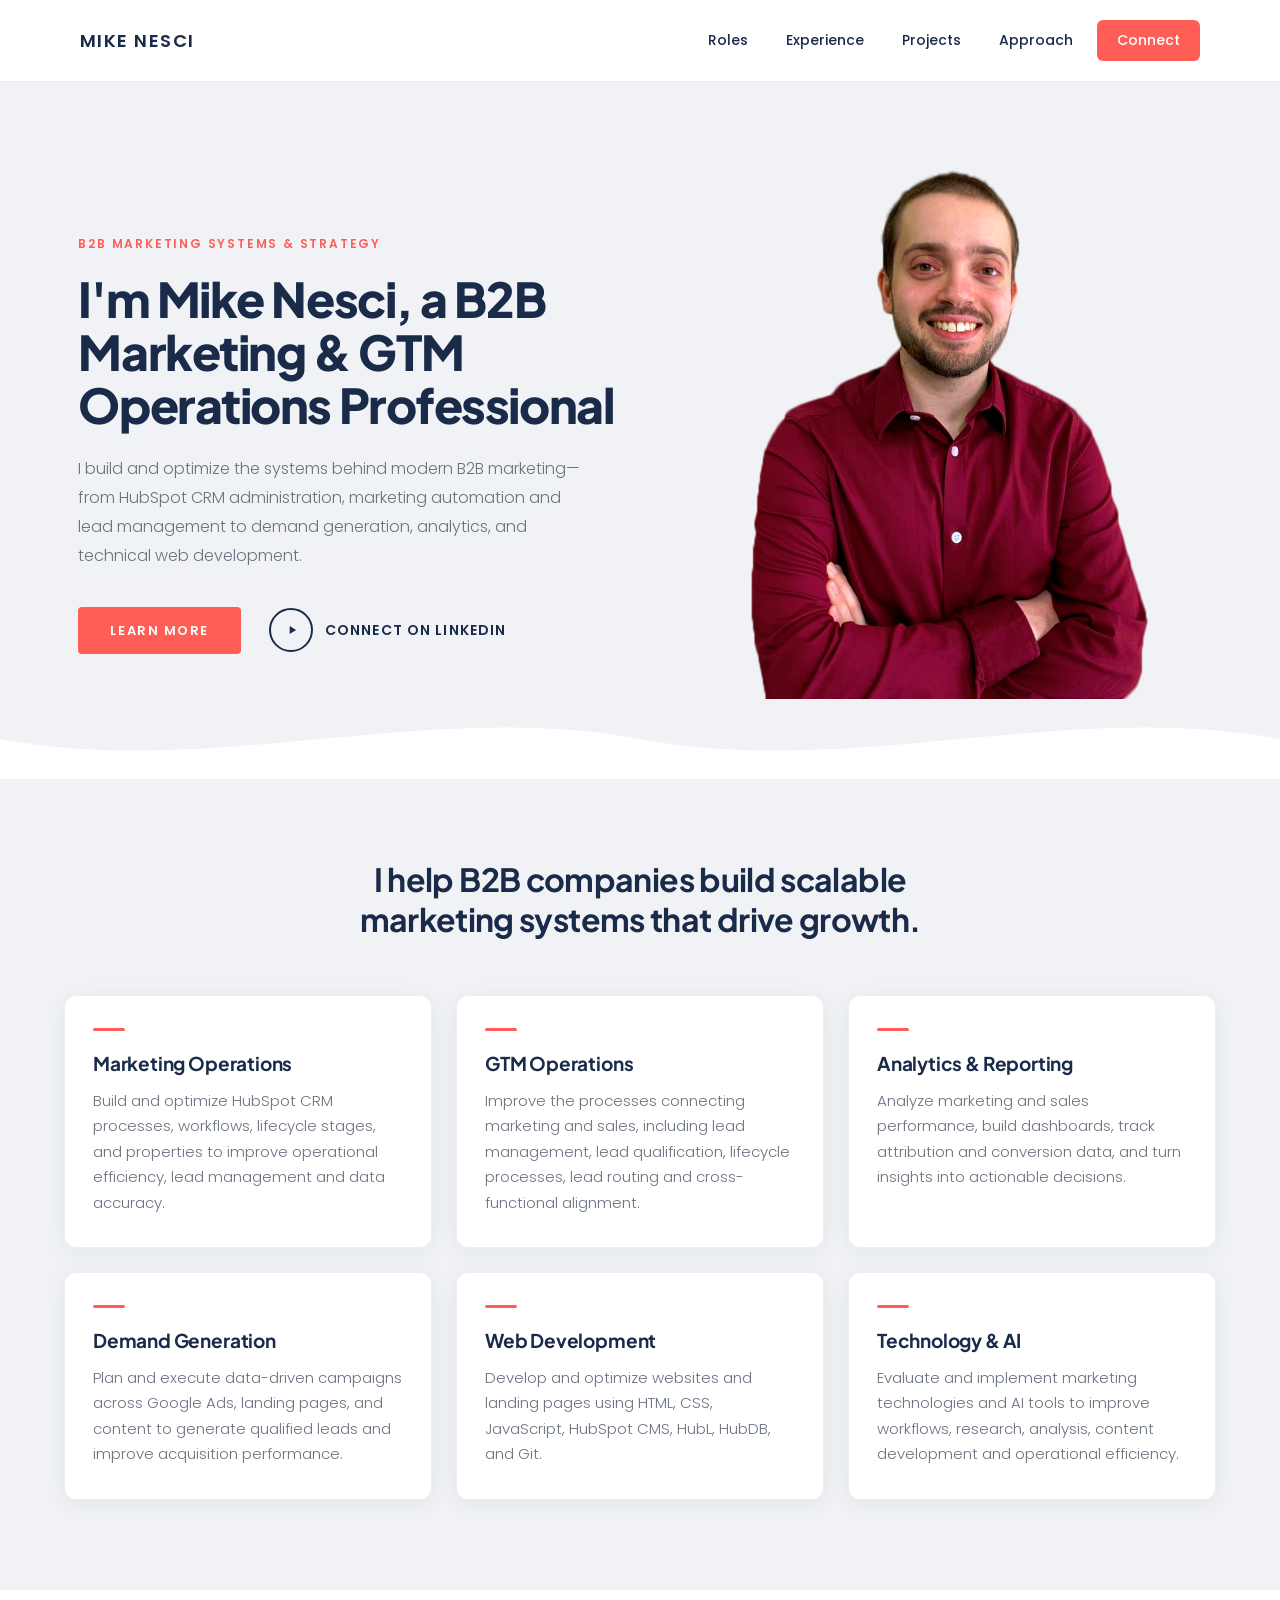
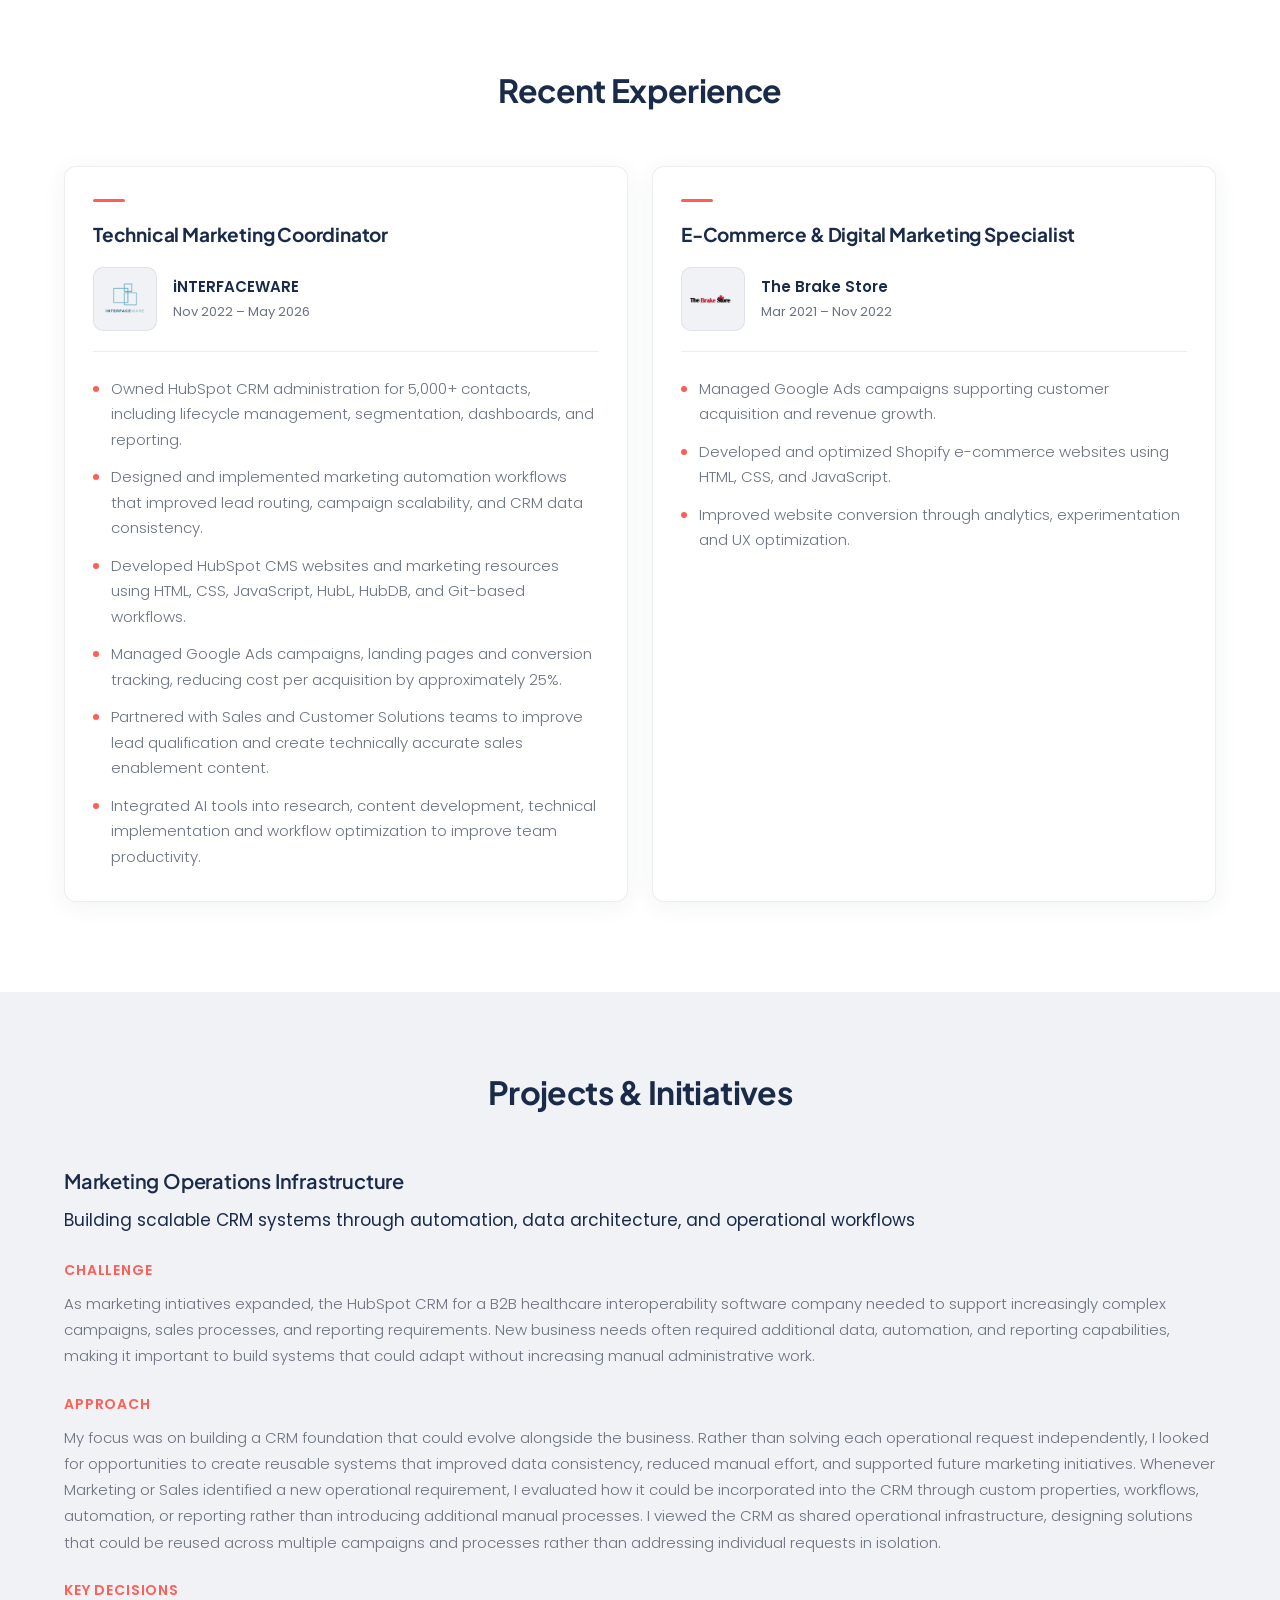
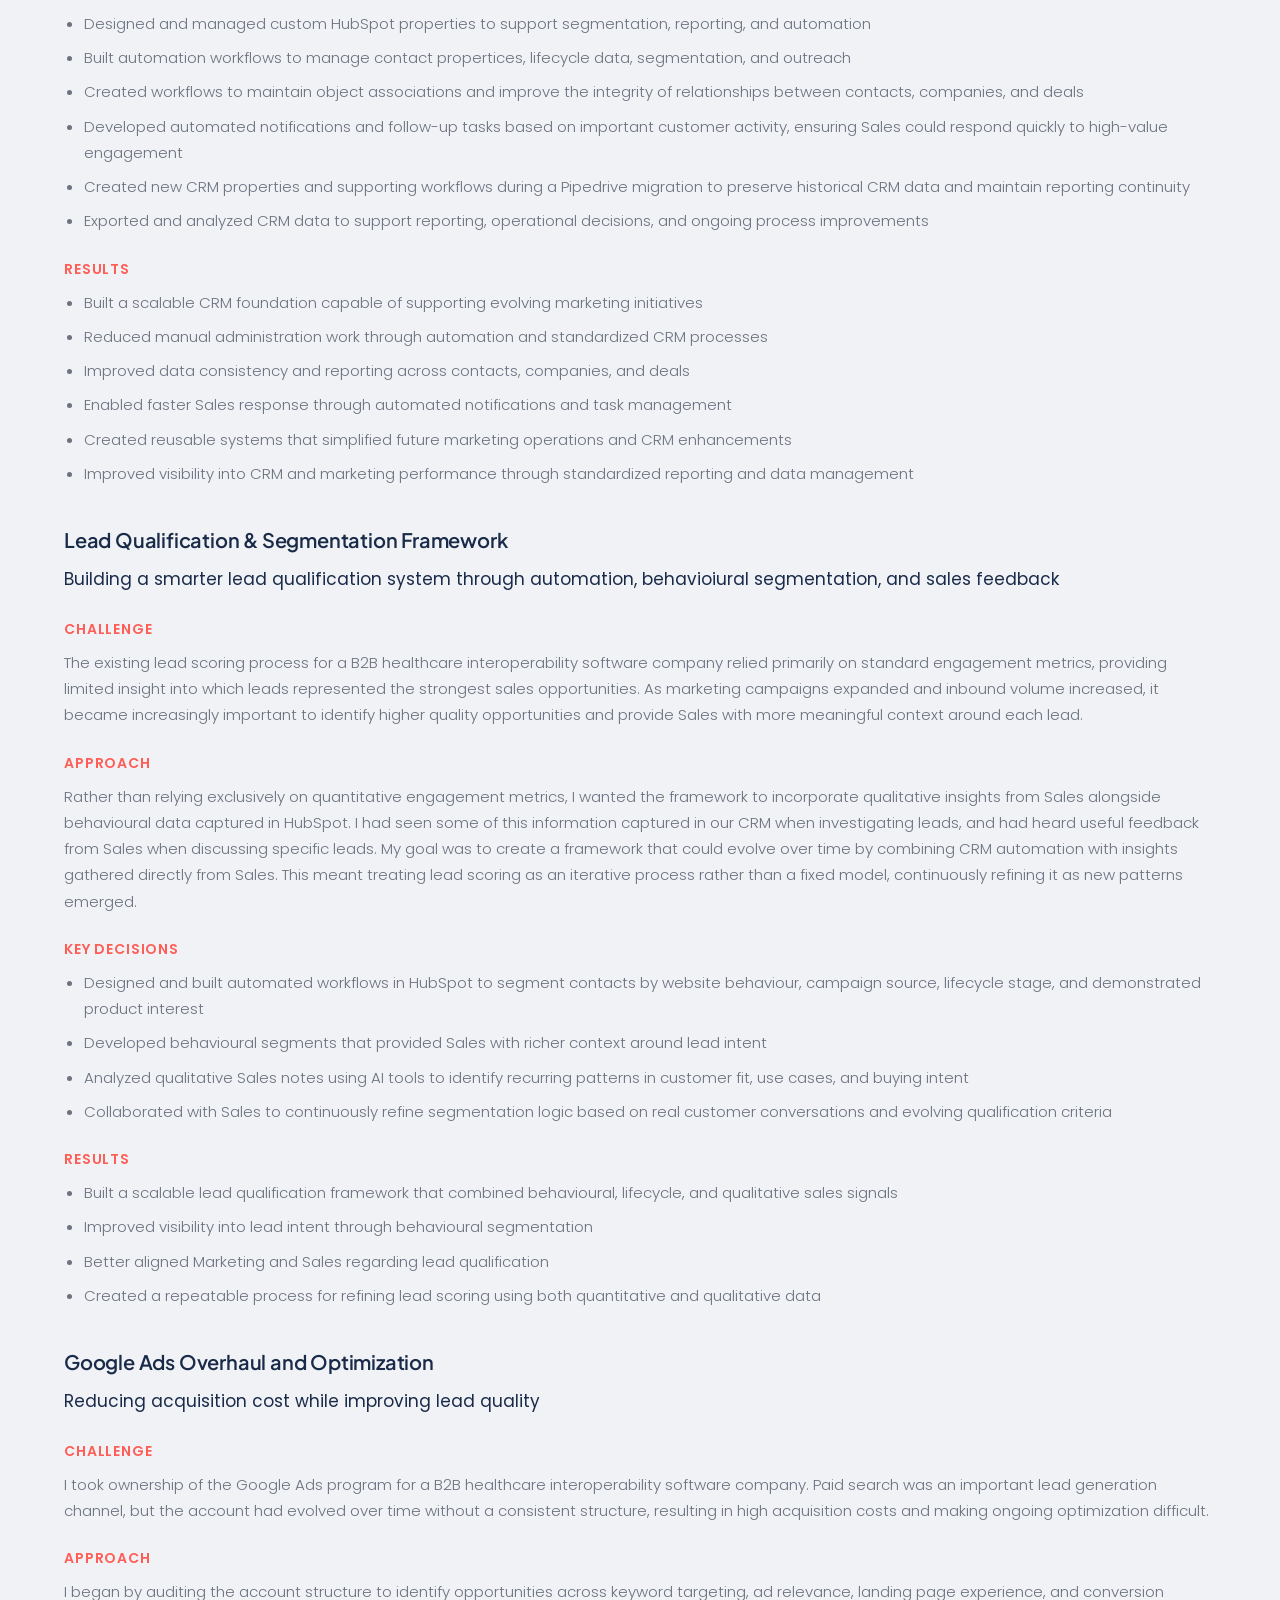
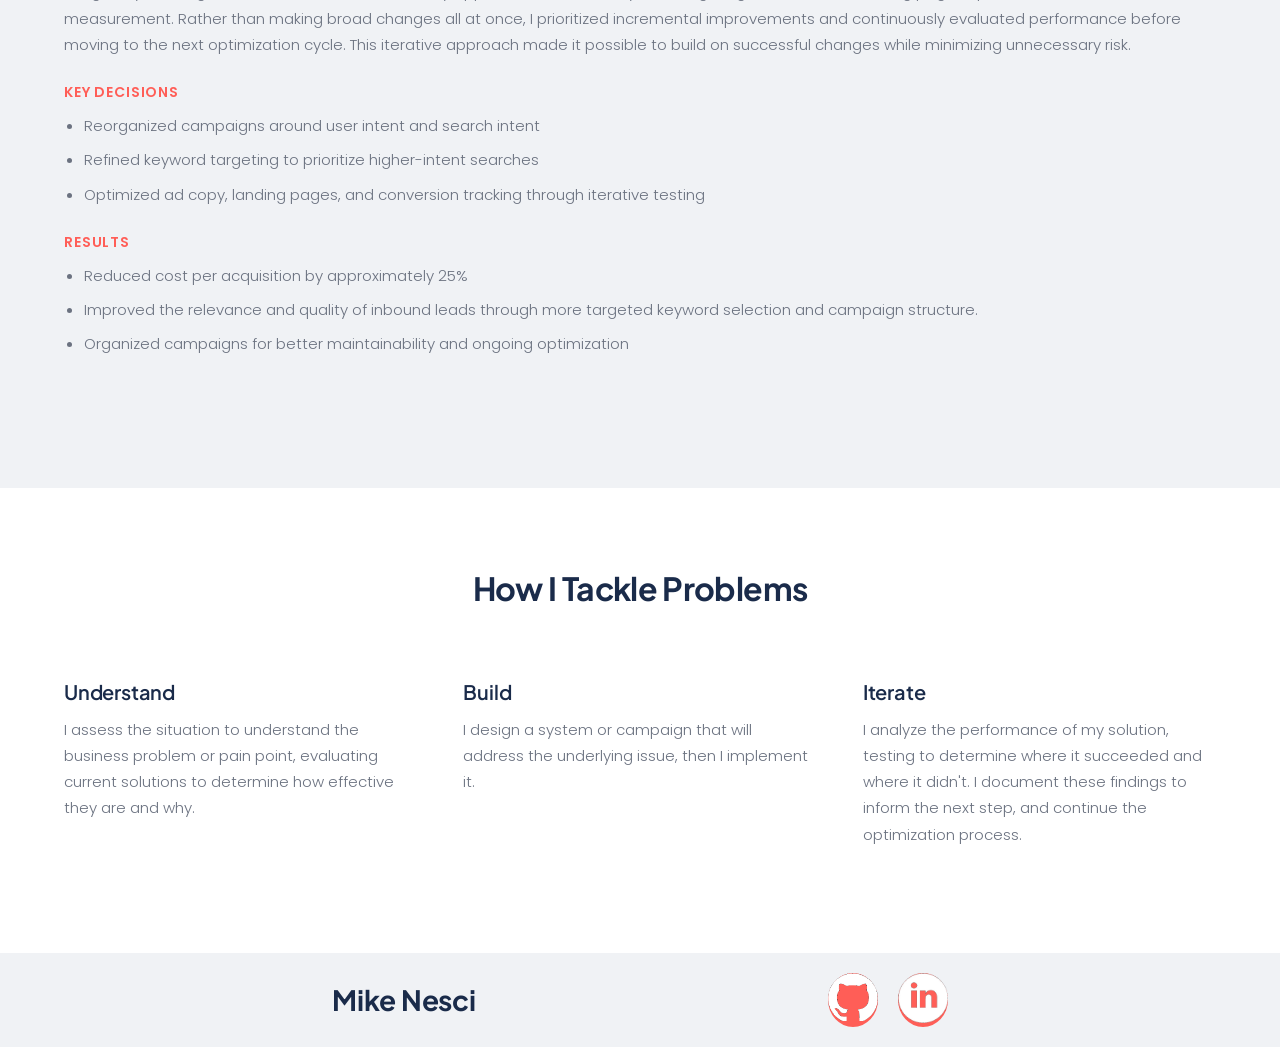
==== commit ada35fae: "Update professional website to better reflect marketing and gtm operations experience" ====
--- a/index.html
+++ b/index.html
@@ -47,8 +47,8 @@
             <div class="heroInner">
                 <div class="heroLeft">
                     <span class="heroEyebrow">B2B Marketing Systems &amp; Strategy</span>
-                    <h1>I'm Mike Nesci, Technical B2B SaaS Marketer</h1>
-                    <p>I build the systems behind modern B2B marketing—from HubSpot CRM administration and marketing automation to demand generation, technical websites, and analytics.</p>
+                    <h1>I'm Mike Nesci, a B2B Marketing & GTM Operations Professional</h1>
+                    <p>I build and optimize the systems behind modern B2B marketing—from HubSpot CRM administration, marketing automation and lead management to demand generation, analytics, and technical web development.</p>
                     <div class="heroActions">
                         <a href="#rolesSection" class="heroPrimaryButton">Learn More</a>
                         <a href="https://www.linkedin.com/in/mike-nesci-5b0255131/" class="heroSecondaryButton" target="_blank" rel="noopener noreferrer">
@@ -71,37 +71,35 @@
                 </svg>
             </div>
         </section>
-        <section class="heroBridge">
-            <p class="heroBridgeText">Building scalable marketing systems that drive growth.</p>
-            <p class="heroBridgeText heroBridgeTextRight">Open to opportunities &amp; collaboration.</p>
-        </section>
         <section class="rolesSection" id="rolesSection">
             <h2>I help B2B companies build scalable marketing systems that drive growth.</h2>
             <div class="rolesContainer">
                 <div class="roleCard">
                     <h3 class="roleCardHeading">Marketing Operations</h3>
-                    <p>Build and optimize HubSpot CRM processes, workflows, lifecycle stages, and properties to improve efficiency and data accuracy.</p>
+                    <p>Build and optimize HubSpot CRM processes, workflows, lifecycle stages, and properties to improve operational efficiency, lead management and data accuracy.</p>
+                </div>
+                <div class="roleCard">
+                    <h3 class="roleCardHeading">GTM Operations</h3>
+                    <p>Improve the processes connecting marketing and sales, including lead management, lead qualification, lifecycle processes, lead routing and cross-functional alignment.</p>
+                </div>
+                <div class="roleCard">
+                    <h3 class="roleCardHeading">Analytics & Reporting</h3>
+                    <p>Analyze marketing and sales performance, build dashboards, track attribution and conversion data, and turn insights into actionable decisions.</p>
                 </div>
                 <div class="roleCard">
                     <h3 class="roleCardHeading">Demand Generation</h3>
-                    <p>Plan and execute data-driven campaigns across Google Ads, landing pages, and content to generate qualified leads.</p>
+                    <p>Plan and execute data-driven campaigns across Google Ads, landing pages, and content to generate qualified leads and improve acquisition performance.</p>
                 </div>
                 <div class="roleCard">
                     <h3 class="roleCardHeading">Web Development</h3>
                     <p>Develop and optimize websites and landing pages using HTML, CSS, JavaScript, HubSpot CMS, HubL, HubDB, and Git.</p>
                 </div>
-                <div class="roleCard">
-                    <h3 class="roleCardHeading">Analytics & Reporting</h3>
-                    <p>Analyze performance across channels, build dashboards, track attribution, and turn data into actionable insights.</p>
-                </div>
+                
                 <div class="roleCard">
                     <h3 class="roleCardHeading">Technology & AI</h3>
-                    <p>Evaluate solutions and technologies to enhance marketing efforts. Incorporate AI tools, such as ChatGPT and CursorAI, into marketing workflows to improve efficiency.</p>
-                </div>
-                <div class="roleCard">
-                    <h3 class="roleCardHeading">Technical Content Creation</h3>
-                    <p>Create technically accurate content that educates prospects and supports the buyer journey, including blogs, case studies, sales enablement materials, and product-focused resources.</p>
-                </div>
+                    <p>Evaluate and implement marketing technologies and AI tools to improve workflows, research, analysis, content development and operational efficiency.</p>
+                </div>
+                
             </div>
         </section>
         <section class="experienceSection" id="experienceSection">
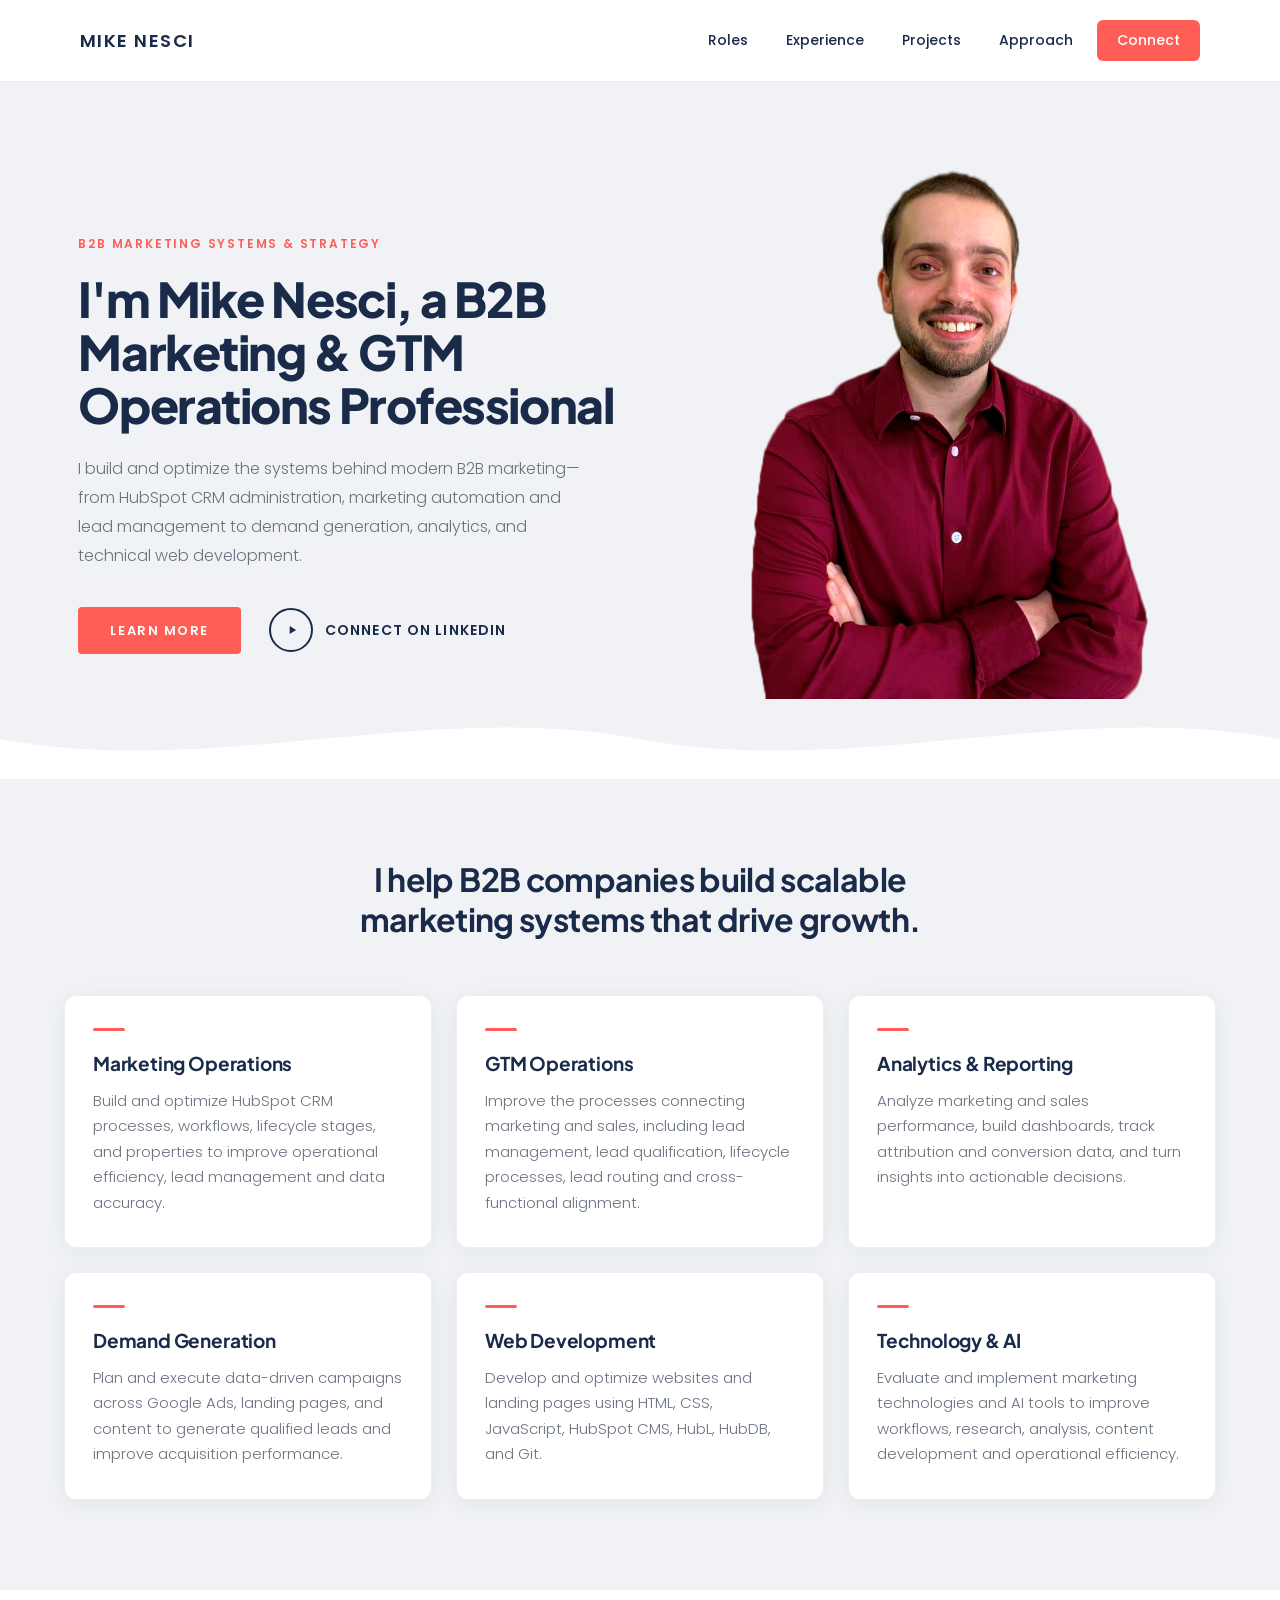
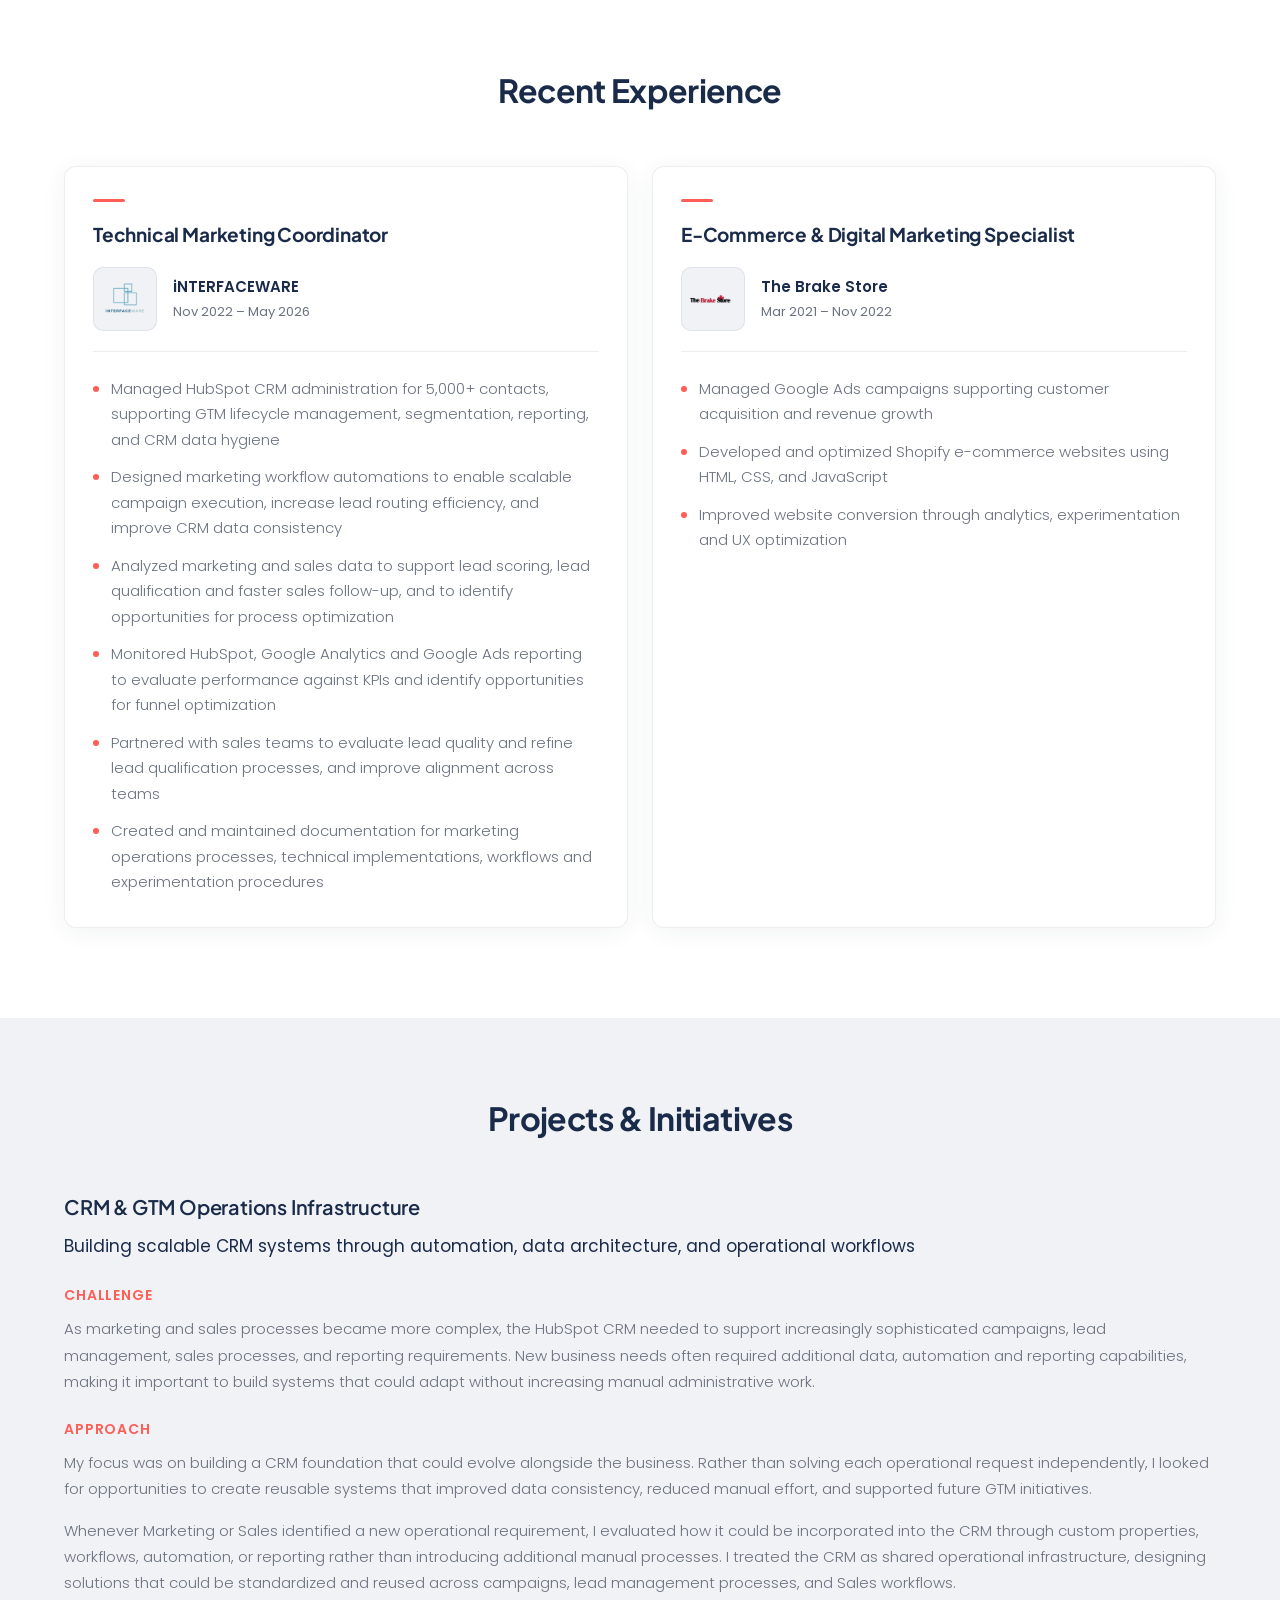
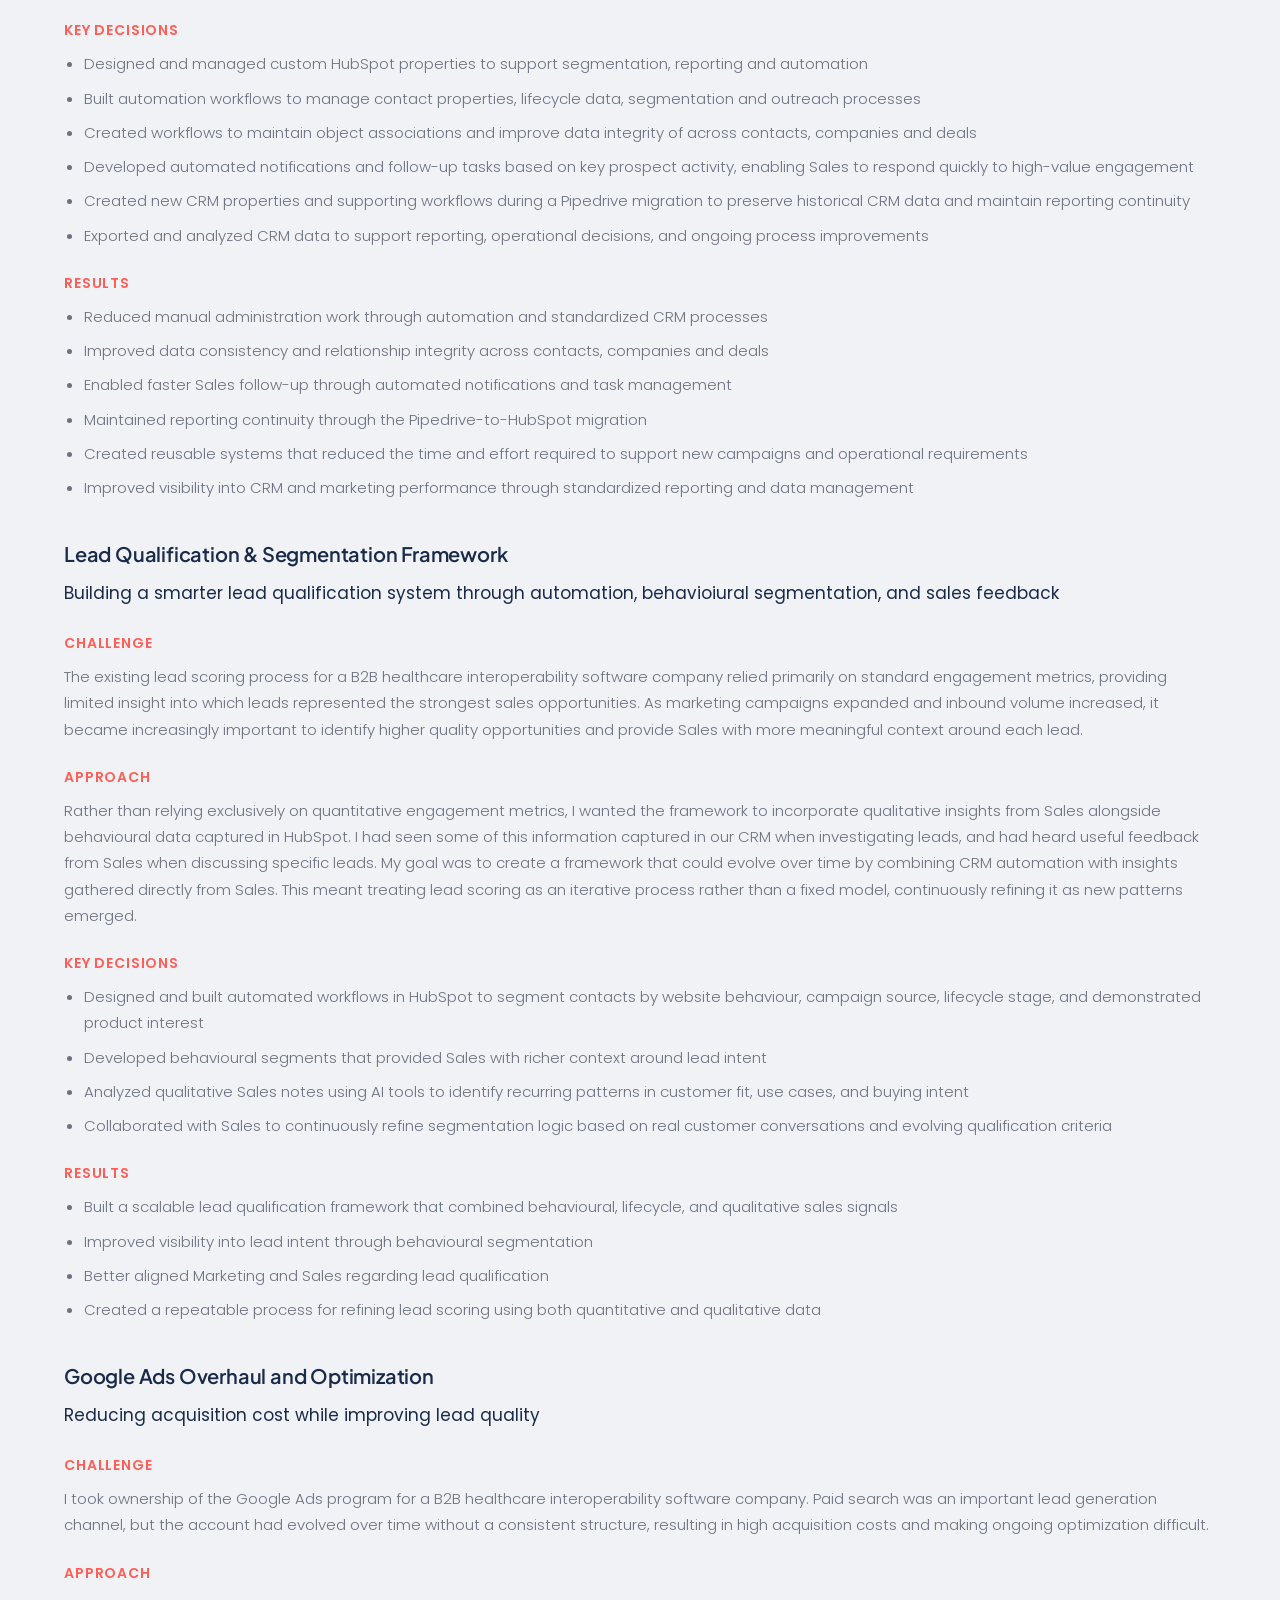
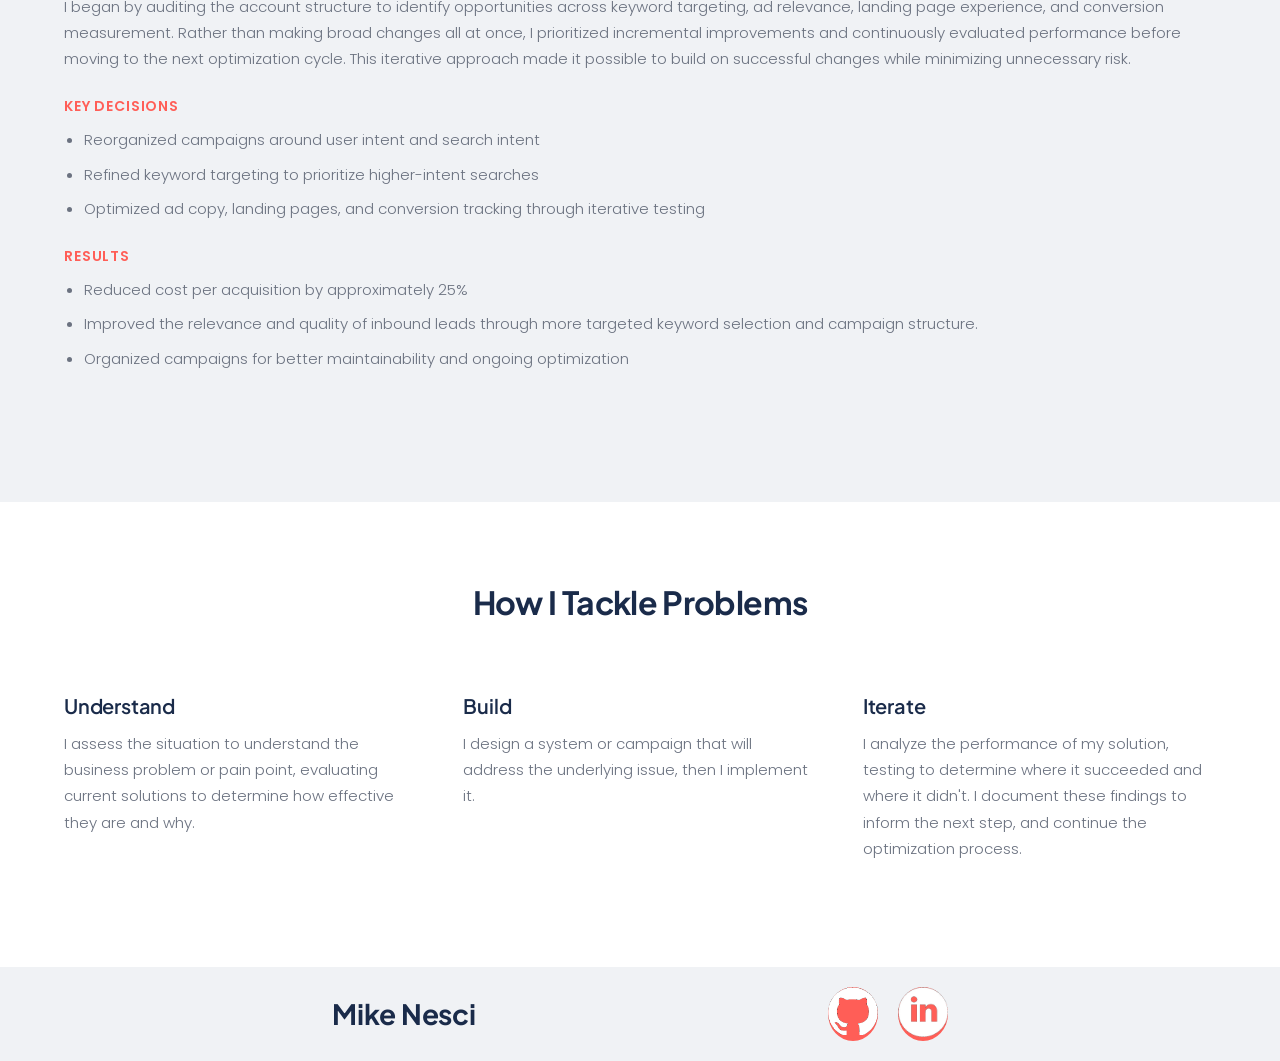
==== commit f864409d: "Update experience section to better organize duties" ====
--- a/index.html
+++ b/index.html
@@ -117,12 +117,12 @@
                         </div>
                     </div>
                     <ul>
-                        <li>Owned HubSpot CRM administration for 5,000+ contacts, including lifecycle management, segmentation, dashboards, and reporting.</li>
-                        <li>Designed and implemented marketing automation workflows that improved lead routing, campaign scalability, and CRM data consistency.</li>
-                        <li>Developed HubSpot CMS websites and marketing resources using HTML, CSS, JavaScript, HubL, HubDB, and Git-based workflows.</li>
-                        <li>Managed Google Ads campaigns, landing pages and conversion tracking, reducing cost per acquisition by approximately 25%.</li>
-                        <li>Partnered with Sales and Customer Solutions teams to improve lead qualification and create technically accurate sales enablement content.</li>
-                        <li>Integrated AI tools into research, content development, technical implementation and workflow optimization to improve team productivity.</li>
+                        <li>Managed HubSpot CRM administration for 5,000+ contacts, supporting GTM lifecycle management, segmentation, reporting, and CRM data hygiene</li>
+                        <li>Designed marketing workflow automations to enable scalable campaign execution, increase lead routing efficiency, and improve CRM data consistency</li>
+                        <li>Analyzed marketing and sales data to support lead scoring, lead  qualification and faster sales follow-up, and to identify opportunities for process optimization</li>
+                        <li>Monitored HubSpot, Google Analytics and Google Ads reporting to evaluate performance against KPIs and identify opportunities for funnel optimization</li>
+                        <li>Partnered with sales teams to evaluate lead quality and refine lead qualification processes, and improve alignment across teams</li>
+                        <li>Created and maintained documentation for marketing operations processes, technical implementations, workflows and experimentation procedures</li>
                     </ul>
                 </div>
                 <div class="experienceCard">
@@ -137,9 +137,9 @@
                         </div>
                     </div>
                     <ul>
-                        <li>Managed Google Ads campaigns supporting customer acquisition and revenue growth.</li>
-                        <li>Developed and optimized Shopify e-commerce websites using HTML, CSS, and JavaScript.</li>
-                        <li>Improved website conversion through analytics, experimentation and UX optimization.</li>
+                        <li>Managed Google Ads campaigns supporting customer acquisition and revenue growth</li>
+                        <li>Developed and optimized Shopify e-commerce websites using HTML, CSS, and JavaScript</li>
+                        <li>Improved website conversion through analytics, experimentation and UX optimization</li>
                     </ul>
                 </div>
             </div>
@@ -148,28 +148,29 @@
             <h2>Projects & Initiatives</h2>
             <div class="projectsContainer">
                 <div class="projectCard">
-                    <h3>Marketing Operations Infrastructure</h3>
+                    <h3>CRM & GTM Operations Infrastructure</h3>
                     <p>Building scalable CRM systems through automation, data architecture, and operational workflows</p>
                     <h4>Challenge</h4>
-                    <p>As marketing intiatives expanded, the HubSpot CRM for a B2B healthcare interoperability software company needed to support increasingly complex campaigns, sales processes, and reporting requirements. New business needs often required additional data, automation, and reporting capabilities, making it important to build systems that could adapt without increasing manual administrative work.</p>
+                    <p>As marketing and sales processes became more complex, the HubSpot CRM needed to support increasingly sophisticated campaigns, lead management, sales processes, and reporting requirements. New business needs often required additional data, automation and reporting capabilities, making it important to build systems that could adapt without increasing manual administrative work.</p>
                     <h4>Approach</h4>
-                    <p>My focus was on building a CRM foundation that could evolve alongside the business. Rather than solving each operational request independently, I looked for opportunities to create reusable systems that improved data consistency, reduced manual effort, and supported future marketing initiatives. Whenever Marketing or Sales identified a new operational requirement, I evaluated how it could be incorporated into the CRM through custom properties, workflows, automation, or reporting rather than introducing additional manual processes. I viewed the CRM as shared operational infrastructure, designing solutions that could be reused across multiple campaigns and processes rather than addressing individual requests in isolation.</p>
+                    <p>My focus was on building a CRM foundation that could evolve alongside the business. Rather than solving each operational request independently, I looked for opportunities to create reusable systems that improved data consistency, reduced manual effort, and supported future GTM initiatives.</p>
+                    <p>Whenever Marketing or Sales identified a new operational requirement, I evaluated how it could be incorporated into the CRM through custom properties, workflows, automation, or reporting rather than introducing additional manual processes. I treated the CRM as shared operational infrastructure, designing solutions that could be standardized and reused across campaigns, lead management processes, and Sales workflows.</p>
                     <h4>Key Decisions</h4>
                     <ul>
-                        <li>Designed and managed custom HubSpot properties to support segmentation, reporting, and automation</li>
-                        <li>Built automation workflows to manage contact propertices, lifecycle data, segmentation, and outreach</li>
-                        <li>Created workflows to maintain object associations and improve the integrity of relationships between contacts, companies, and deals</li>
-                        <li>Developed automated notifications and follow-up tasks based on important customer activity, ensuring Sales could respond quickly to high-value engagement</li>
+                        <li>Designed and managed custom HubSpot properties to support segmentation, reporting and automation</li>
+                        <li>Built automation workflows to manage contact properties, lifecycle data, segmentation and outreach processes</li>
+                        <li>Created workflows to maintain object associations and improve data integrity of across contacts, companies and deals</li>
+                        <li>Developed automated notifications and follow-up tasks based on key prospect activity, enabling Sales to respond quickly to high-value engagement</li>
                         <li>Created new CRM properties and supporting workflows during a Pipedrive migration to preserve historical CRM data and maintain reporting continuity</li>
                         <li>Exported and analyzed CRM data to support reporting, operational decisions, and ongoing process improvements</li>
                     </ul>
                     <h4>Results</h4>
                     <ul>
-                        <li>Built a scalable CRM foundation capable of supporting evolving marketing initiatives</li>
                         <li>Reduced manual administration work through automation and standardized CRM processes</li>
-                        <li>Improved data consistency and reporting across contacts, companies, and deals</li>
-                        <li>Enabled faster Sales response through automated notifications and task management</li>
-                        <li>Created reusable systems that simplified future marketing operations and CRM enhancements</li>
+                        <li>Improved data consistency and relationship integrity across contacts, companies and deals</li>
+                        <li>Enabled faster Sales follow-up through automated notifications and task management</li>
+                        <li>Maintained reporting continuity through the Pipedrive-to-HubSpot migration</li>
+                        <li>Created reusable systems that reduced the time and effort required to support new campaigns and operational requirements</li>
                         <li>Improved visibility into CRM and marketing performance through standardized reporting and data management</li>
                     </ul>
                 </div>
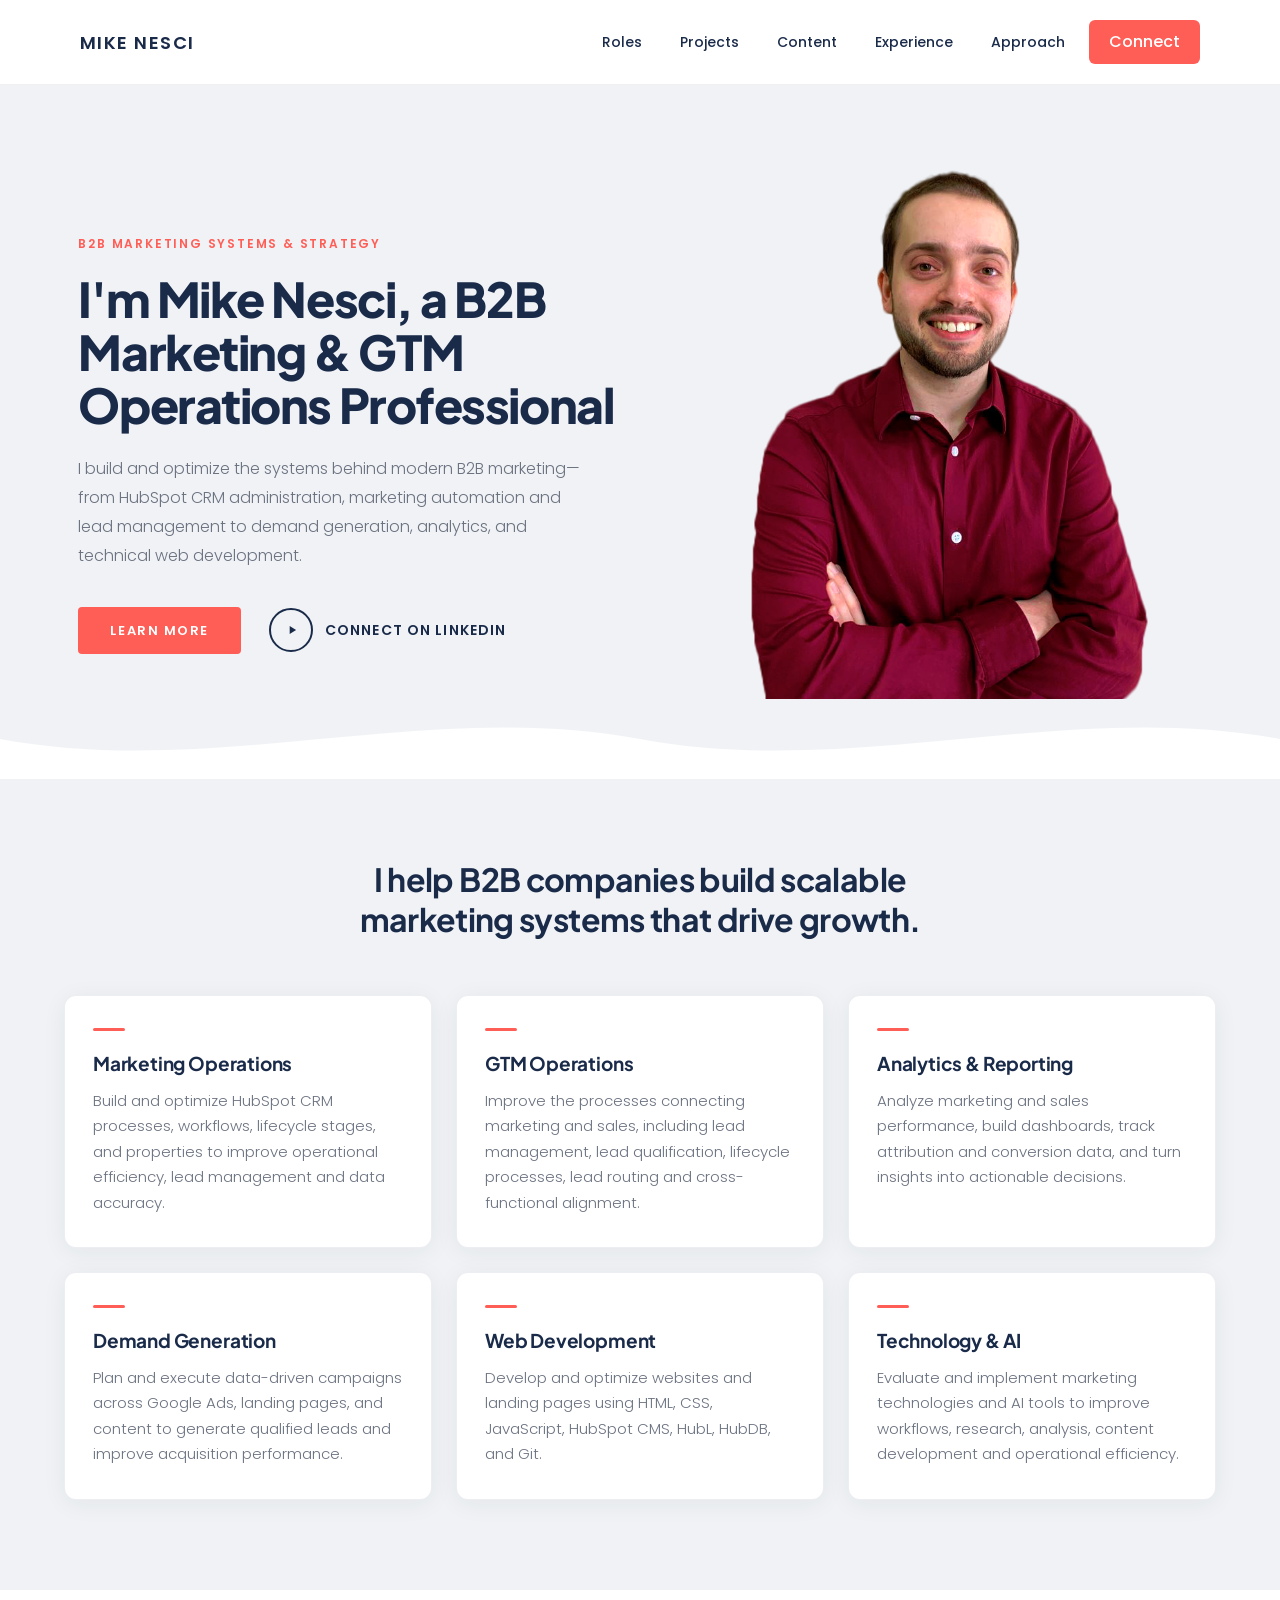
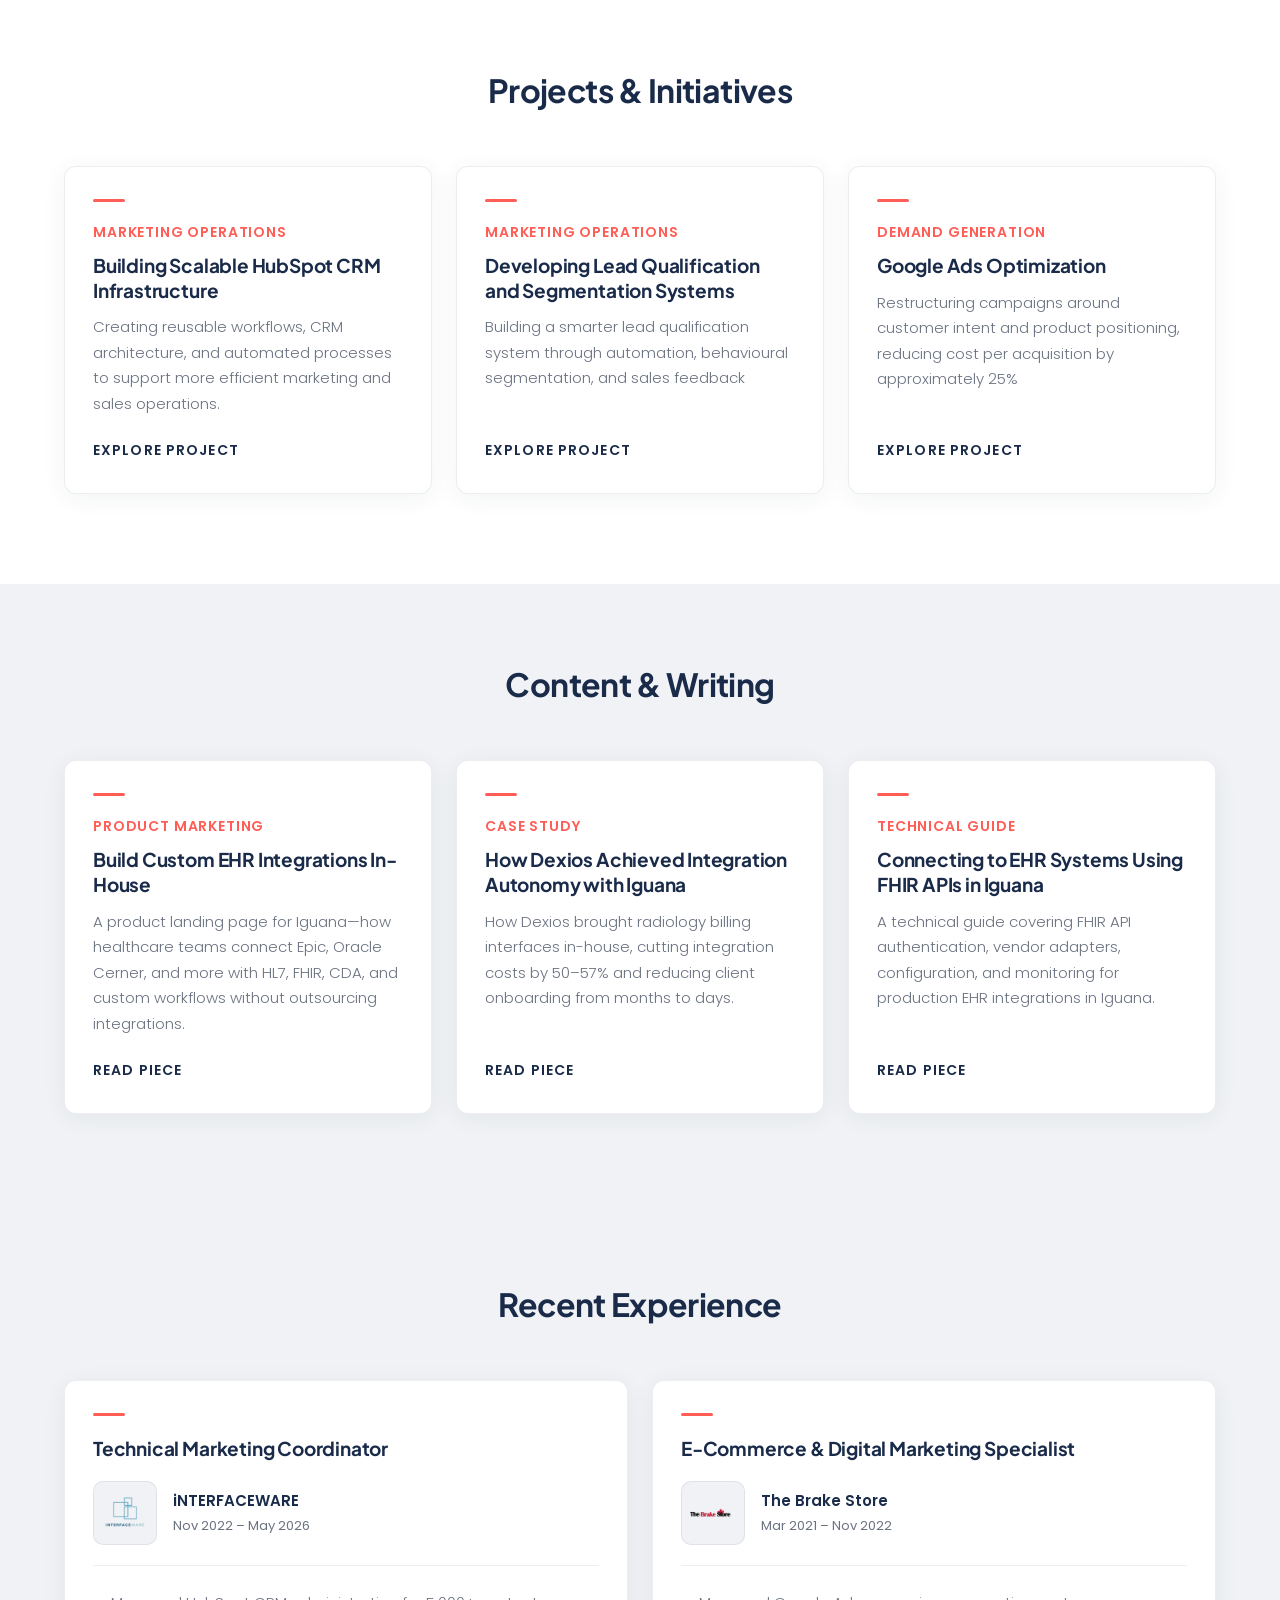
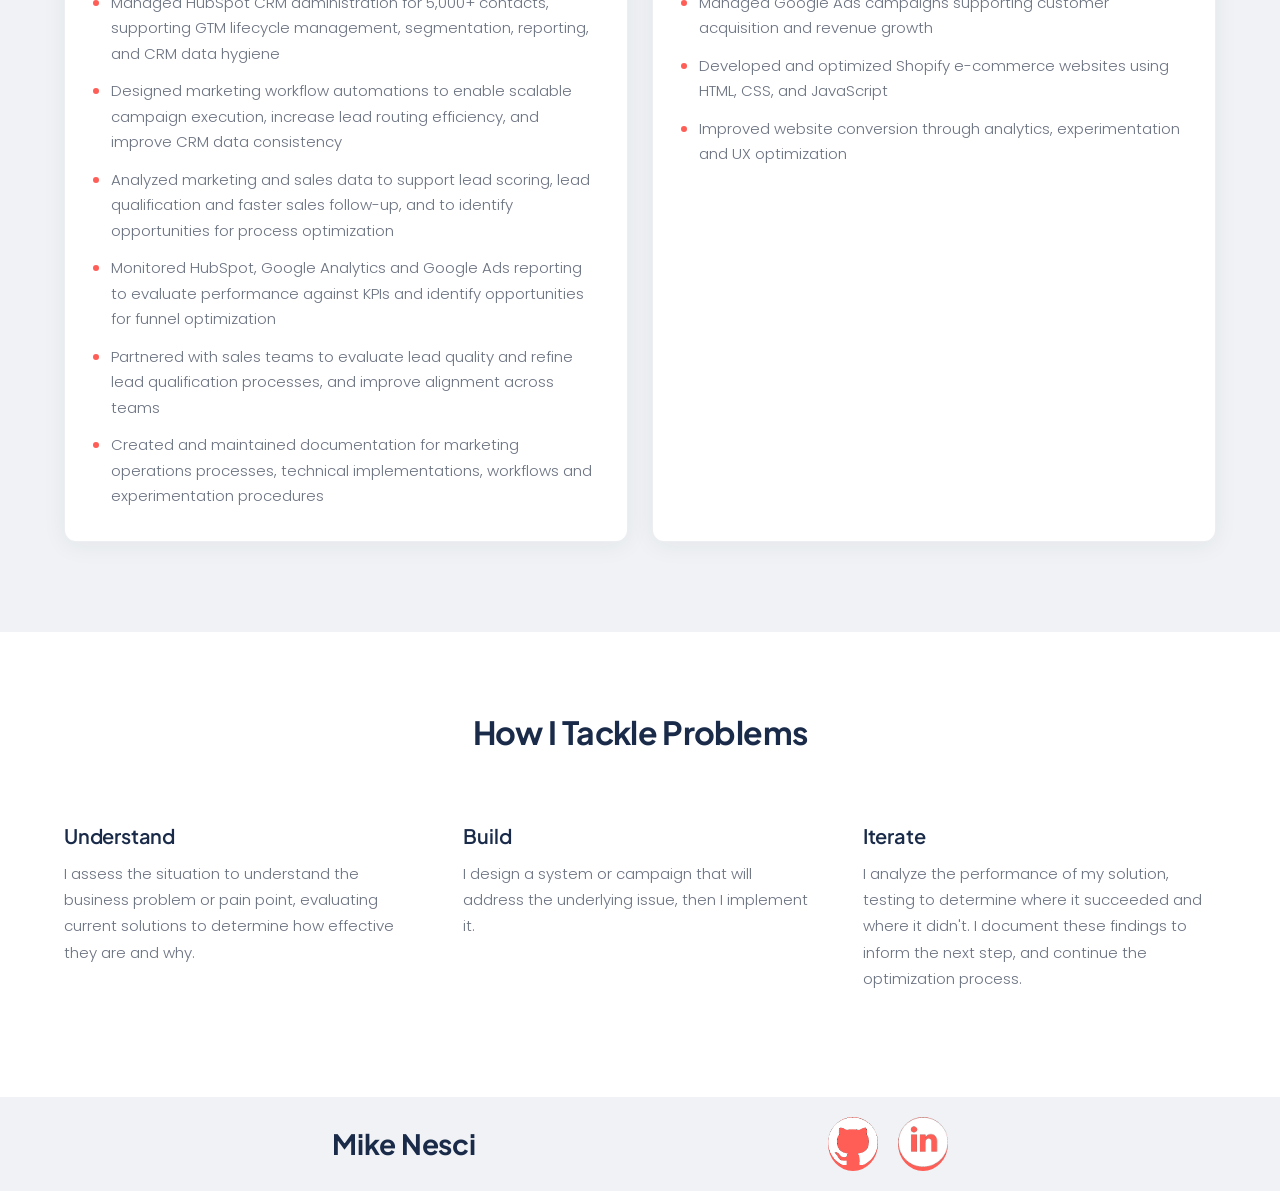
==== commit 9c2f959e: "Reorganize projects into pages, and add content pieces" ====
--- a/index.html
+++ b/index.html
@@ -21,20 +21,23 @@
     <header>
         <section class="headerContentContainer">
             <div class="headerLeft">
-                <span class="headerLogo" id="heroButton">MIKE NESCI</span>
+                <a href="./index.html" class="headerLogo" id="heroButton">MIKE NESCI</a>
             </div>
             <div class="headerRight">
                 <div class="headerButtonContainer headerRolesButtonContainer" id="rolesButton">
-                    <span>Roles</span>
+                    <a href="./index.html#rolesSection">Roles</a>
+                </div>
+                <div class="headerButtonContainer headerProjectsButtonContainer" id="projectsButton">
+                    <a href="./index.html#projectsSection">Projects</a>
+                </div>
+                <div class="headerButtonContainer headerContentButtonContainer" id="contentButton">
+                    <a href="./index.html#contentSection">Content</a>
                 </div>
                 <div class="headerButtonContainer headerExperienceButtonContainer" id="experienceButton">
-                    <span>Experience</span>
-                </div>
-                <div class="headerButtonContainer headerProjectsButtonContainer" id="projectsButton">
-                    <span>Projects</span>
+                    <a href="./index.html#experienceSection">Experience</a>
                 </div>
                 <div class="headerButtonContainer headerSkillsButtonContainer" id="approachButton">
-                    <span>Approach</span>
+                    <a href="./index.html#approachSection">Approach</a>
                 </div>
                 <a href="https://www.linkedin.com/in/mike-nesci-5b0255131/" target="_blank" rel="noopener noreferrer" class="headerConnectButtonContainer">
                     <span>Connect</span>
@@ -102,6 +105,55 @@
                 
             </div>
         </section>
+
+        <section class="projectsSection" id="projectsSection">
+            <h2>Projects & Initiatives</h2>
+            <div class="projectCardsContainer">
+                <div class="projectCard">
+                    <h4>Marketing Operations</h4>
+                    <h3>Building Scalable HubSpot CRM Infrastructure</h3>
+                    <p>Creating reusable workflows, CRM architecture, and automated processes to support more efficient marketing and sales operations.</p>
+                    <a href="./crm-infrastructure-project.html" class="projectCardLink">Explore Project</a>
+                </div>
+                <div class="projectCard">
+                    <h4>Marketing Operations</h4>
+                    <h3>Developing Lead Qualification and Segmentation Systems</h3>
+                    <p>Building a smarter lead qualification system through automation, behavioural segmentation, and sales feedback</p>
+                    <a href="./lead-management-project.html" class="projectCardLink">Explore Project</a>
+                </div>
+                <div class="projectCard">
+                    <h4>Demand Generation</h4>
+                    <h3>Google Ads Optimization</h3>
+                    <p>Restructuring campaigns around customer intent and product positioning, reducing cost per acquisition by approximately 25%</p>
+                    <a href="./google-ads-optimization-project.html" class="projectCardLink">Explore Project</a>
+                </div>
+            </div>
+        </section>
+
+        <section class="contentSection" id="contentSection">
+            <h2>Content & Writing</h2>
+            <div class="contentCardsContainer">
+                <div class="contentCard">
+                    <h4>Product marketing</h4>
+                    <h3>Build Custom EHR Integrations In-House</h3>
+                    <p>A product landing page for Iguana—how healthcare teams connect Epic, Oracle Cerner, and more with HL7, FHIR, CDA, and custom workflows without outsourcing integrations.</p>
+                    <a href="./iguana-ehr-integration.html" target="_blank" class="contentCardLink">Read piece</a>
+                </div>
+                <div class="contentCard">
+                    <h4>Case study</h4>
+                    <h3>How Dexios Achieved Integration Autonomy with Iguana</h3>
+                    <p>How Dexios brought radiology billing interfaces in-house, cutting integration costs by 50–57% and reducing client onboarding from months to days.</p>
+                    <a href="./dexios-case-study.html" target="_blank" class="contentCardLink">Read piece</a>
+                </div>
+                <div class="contentCard">
+                    <h4>Technical guide</h4>
+                    <h3>Connecting to EHR Systems Using FHIR APIs in Iguana</h3>
+                    <p>A technical guide covering FHIR API authentication, vendor adapters, configuration, and monitoring for production EHR integrations in Iguana.</p>
+                    <a href="./ehr-fhir-api-blog.html" target="_blank" class="contentCardLink">Read piece</a>
+                </div>
+            </div>
+        </section>
+
         <section class="experienceSection" id="experienceSection">
             <h2>Recent Experience</h2>
             <div class="experienceHighlightsContainer">
@@ -140,80 +192,6 @@
                         <li>Managed Google Ads campaigns supporting customer acquisition and revenue growth</li>
                         <li>Developed and optimized Shopify e-commerce websites using HTML, CSS, and JavaScript</li>
                         <li>Improved website conversion through analytics, experimentation and UX optimization</li>
-                    </ul>
-                </div>
-            </div>
-        </section>
-        <section class="projectsSection" id="projectsSection">
-            <h2>Projects & Initiatives</h2>
-            <div class="projectsContainer">
-                <div class="projectCard">
-                    <h3>CRM & GTM Operations Infrastructure</h3>
-                    <p>Building scalable CRM systems through automation, data architecture, and operational workflows</p>
-                    <h4>Challenge</h4>
-                    <p>As marketing and sales processes became more complex, the HubSpot CRM needed to support increasingly sophisticated campaigns, lead management, sales processes, and reporting requirements. New business needs often required additional data, automation and reporting capabilities, making it important to build systems that could adapt without increasing manual administrative work.</p>
-                    <h4>Approach</h4>
-                    <p>My focus was on building a CRM foundation that could evolve alongside the business. Rather than solving each operational request independently, I looked for opportunities to create reusable systems that improved data consistency, reduced manual effort, and supported future GTM initiatives.</p>
-                    <p>Whenever Marketing or Sales identified a new operational requirement, I evaluated how it could be incorporated into the CRM through custom properties, workflows, automation, or reporting rather than introducing additional manual processes. I treated the CRM as shared operational infrastructure, designing solutions that could be standardized and reused across campaigns, lead management processes, and Sales workflows.</p>
-                    <h4>Key Decisions</h4>
-                    <ul>
-                        <li>Designed and managed custom HubSpot properties to support segmentation, reporting and automation</li>
-                        <li>Built automation workflows to manage contact properties, lifecycle data, segmentation and outreach processes</li>
-                        <li>Created workflows to maintain object associations and improve data integrity of across contacts, companies and deals</li>
-                        <li>Developed automated notifications and follow-up tasks based on key prospect activity, enabling Sales to respond quickly to high-value engagement</li>
-                        <li>Created new CRM properties and supporting workflows during a Pipedrive migration to preserve historical CRM data and maintain reporting continuity</li>
-                        <li>Exported and analyzed CRM data to support reporting, operational decisions, and ongoing process improvements</li>
-                    </ul>
-                    <h4>Results</h4>
-                    <ul>
-                        <li>Reduced manual administration work through automation and standardized CRM processes</li>
-                        <li>Improved data consistency and relationship integrity across contacts, companies and deals</li>
-                        <li>Enabled faster Sales follow-up through automated notifications and task management</li>
-                        <li>Maintained reporting continuity through the Pipedrive-to-HubSpot migration</li>
-                        <li>Created reusable systems that reduced the time and effort required to support new campaigns and operational requirements</li>
-                        <li>Improved visibility into CRM and marketing performance through standardized reporting and data management</li>
-                    </ul>
-                </div>
-                <div class="projectCard">
-                    <h3>Lead Qualification & Segmentation Framework</h3>
-                    <p>Building a smarter lead qualification system through automation, behavioiural segmentation, and sales feedback</p>
-                    <h4>Challenge</h4>
-                    <p>The existing lead scoring process for a B2B healthcare interoperability software company relied primarily on standard engagement metrics, providing limited insight into which leads represented the strongest sales opportunities. As marketing campaigns expanded and inbound volume increased, it became increasingly important to identify higher quality opportunities and provide Sales with more meaningful context around each lead.</p>
-                    <h4>Approach</h4>
-                    <p>Rather than relying exclusively on quantitative engagement metrics, I wanted the framework to incorporate qualitative insights from Sales alongside behavioural data captured in HubSpot. I had seen some of this information captured in our CRM when investigating leads, and had heard useful feedback from Sales when discussing specific leads. My goal was to create a framework that could evolve over time by combining CRM automation with insights gathered directly from Sales. This meant treating lead scoring as an iterative process rather than a fixed model, continuously refining it as new patterns emerged.</p>
-                    <h4>Key Decisions</h4>
-                    <ul>
-                        <li>Designed and built automated workflows in HubSpot to segment contacts by website behaviour, campaign source, lifecycle stage, and demonstrated product interest</li>
-                        <li>Developed behavioural segments that provided Sales with richer context around lead intent</li>
-                        <li>Analyzed qualitative Sales notes using AI tools to identify recurring patterns in customer fit, use cases, and buying intent</li>
-                        <li>Collaborated with Sales to continuously refine segmentation logic based on real customer conversations and evolving qualification criteria</li>
-                    </ul>
-                    <h4>Results</h4>
-                    <ul>
-                        <li>Built a scalable lead qualification framework that combined behavioural, lifecycle, and qualitative sales signals</li>
-                        <li>Improved visibility into lead intent through behavioural segmentation</li>
-                        <li>Better aligned Marketing and Sales regarding lead qualification</li>
-                        <li>Created a repeatable process for refining lead scoring using both quantitative and qualitative data</li>
-                    </ul>
-                </div>
-                <div class="projectCard">
-                    <h3>Google Ads Overhaul and Optimization</h3>
-                    <p>Reducing acquisition cost while improving lead quality</p>
-                    <h4>Challenge</h4>
-                    <p>I took ownership of the Google Ads program for a B2B healthcare interoperability software company. Paid search was an important lead generation channel, but the account had evolved over time without a consistent structure, resulting in high acquisition costs and making ongoing optimization difficult.</p>
-                    <h4>Approach</h4>
-                    <p>I began by auditing the account structure to identify opportunities across keyword targeting, ad relevance, landing page experience, and conversion measurement. Rather than making broad changes all at once, I prioritized incremental improvements and continuously evaluated performance before moving to the next optimization cycle. This iterative approach made it possible to build on successful changes while minimizing unnecessary risk.</p>
-                    <h4>Key Decisions</h4>
-                    <ul>
-                        <li>Reorganized campaigns around user intent and search intent</li>
-                        <li>Refined keyword targeting to prioritize higher-intent searches</li>
-                        <li>Optimized ad copy, landing pages, and conversion tracking through iterative testing</li>
-                    </ul>
-                    <h4>Results</h4>
-                    <ul>
-                        <li>Reduced cost per acquisition by approximately 25%</li>
-                        <li>Improved the relevance and quality of inbound leads through more targeted keyword selection and campaign structure.</li>
-                        <li>Organized campaigns for better maintainability and ongoing optimization</li>
                     </ul>
                 </div>
             </div>
--- a/styles/style.css
+++ b/styles/style.css
@@ -233,7 +233,7 @@
     border-bottom: 1px solid rgba(0, 0, 0, 0.06);
 }
 
-header span {
+header a {
     font-size: 1.4rem;
     font-weight: 500;
     color: var(--color-text-muted);
@@ -260,7 +260,7 @@
     cursor: pointer;
 }
 
-.headerButtonContainer span {
+.headerButtonContainer a {
     color: inherit;
 }
 
@@ -272,7 +272,7 @@
     transition: background-color 0.2s ease;
 }
 
-.headerConnectButtonContainer span {
+.headerConnectButtonContainer a {
     color: #ffffff;
     font-weight: 500;
 }
@@ -555,6 +555,7 @@
 .rolesSection,
 .experienceSection,
 .projectsSection,
+.contentSection,
 .approachSection {
     max-width: none;
     width: 100%;
@@ -565,13 +566,17 @@
 }
 
 .rolesSection,
-.projectsSection {
+.experienceSection {
     background-color: var(--color-hero-bg);
 }
 
-.experienceSection,
+.projectsSection,
 .approachSection {
     background-color: #ffffff;
+}
+
+.contentSection {
+    background-color: var(--color-hero-bg);
 }
 
 .sectionEyebrow {
@@ -589,6 +594,7 @@
 .rolesSection h2,
 .experienceSection h2,
 .projectsSection h2,
+.contentSection h2,
 .approachSection h2 {
     max-width: 640px;
     margin: 0 auto 56px;
@@ -683,7 +689,8 @@
 
 .experienceSection h3,
 .approachSection h3,
-.projectsSection h3 {
+.projectsSection h3,
+.contentSection h3 {
     font-size: 2rem;
     margin-bottom: 12px;
 }
@@ -691,10 +698,118 @@
 .experienceSection li,
 .approachStepCard p,
 .projectCard p,
-.projectCard li {
+.projectCard li,
+.contentCard p,
+.contentCard li,
+.projectOverview p,
+.projectOverview li {
     font-size: 1.5rem;
 }
 
+/*
+Project & content cards
+*/
+
+.projectCardsContainer,
+.contentCardsContainer {
+    display: grid;
+    grid-template-columns: repeat(3, 1fr);
+    gap: 24px;
+    max-width: 1200px;
+    margin: 0 auto;
+}
+
+.projectCardsContainer .projectCard,
+.contentCardsContainer .contentCard {
+    display: flex;
+    flex-direction: column;
+    margin-bottom: 0;
+    padding: 32px 28px;
+    background-color: var(--color-card-bg);
+    border: 1px solid var(--color-border);
+    border-radius: 12px;
+    box-shadow: var(--shadow-card);
+    transition: transform 0.25s ease, box-shadow 0.25s ease, border-color 0.25s ease;
+}
+
+.projectCardsContainer .projectCard::before,
+.contentCardsContainer .contentCard::before {
+    content: '';
+    display: block;
+    width: 32px;
+    height: 3px;
+    background-color: var(--color-accent);
+    border-radius: 2px;
+    margin-bottom: 20px;
+    transition: width 0.25s ease;
+}
+
+.projectCardsContainer .projectCard:hover,
+.contentCardsContainer .contentCard:hover {
+    transform: translateY(-4px);
+    box-shadow: var(--shadow-card-hover);
+    border-color: rgba(255, 94, 87, 0.2);
+}
+
+.projectCardsContainer .projectCard:hover::before,
+.contentCardsContainer .contentCard:hover::before {
+    width: 48px;
+}
+
+.projectCardsContainer .projectCard h4,
+.contentCardsContainer .contentCard h4 {
+    margin-top: 0;
+    margin-bottom: 10px;
+}
+
+.projectCardsContainer .projectCard h3,
+.contentCardsContainer .contentCard h3 {
+    font-size: 1.9rem;
+    font-weight: 700;
+    letter-spacing: -0.01em;
+    margin-bottom: 12px;
+}
+
+.projectCardsContainer .projectCard p,
+.contentCardsContainer .contentCard p {
+    font-size: 1.5rem;
+    line-height: 1.7;
+    margin-bottom: 0;
+}
+
+.projectCardLink,
+.contentCardLink {
+    display: inline-block;
+    margin-top: auto;
+    padding-top: 24px;
+    font-family: 'Poppins', sans-serif;
+    font-size: 1.4rem;
+    font-weight: 600;
+    letter-spacing: 0.08em;
+    text-transform: uppercase;
+    color: var(--color-navy);
+    transition: color 0.2s ease;
+}
+
+.projectCardLink:hover,
+.contentCardLink:hover {
+    color: var(--color-accent);
+    cursor: pointer;
+}
+
+@media screen and (max-width: 900px) {
+    .projectCardsContainer,
+    .contentCardsContainer {
+        grid-template-columns: repeat(2, 1fr);
+    }
+}
+
+@media screen and (max-width: 560px) {
+    .projectCardsContainer,
+    .contentCardsContainer {
+        grid-template-columns: 1fr;
+    }
+}
 
 /*
 Experience Section Layout
@@ -824,27 +939,37 @@
     color: var(--color-text-muted);
 }
 
-.projectCard {
+.projectsContainer {
+    max-width: 1200px;
+    margin: 0 auto;
+}
+
+.projectsContainer .projectCard,
+.projectsContainer .projectOverview {
     margin-bottom: 40px;
 }
 
-.projectCard > p:first-of-type {
+.projectsContainer .projectCard > p:first-of-type,
+.projectsContainer .projectOverview > p:first-of-type {
     font-size: 1.7rem;
     font-weight: 400;
     color: var(--color-navy);
 }
 
-.projectCard h4 {
+.projectsContainer .projectCard h4,
+.projectsContainer .projectOverview h4 {
     margin-top: 24px;
     margin-bottom: 10px;
 }
 
-.projectCard ul {
+.projectsContainer .projectCard ul,
+.projectsContainer .projectOverview ul {
     list-style: disc;
     padding-left: 20px;
 }
 
-.projectCard li {
+.projectsContainer .projectCard li,
+.projectsContainer .projectOverview li {
     margin-bottom: 8px;
 }
 
@@ -856,6 +981,7 @@
     .rolesSection,
     .experienceSection,
     .projectsSection,
+    .contentSection,
     .approachSection {
         padding: 60px 5% 70px;
     }
@@ -869,6 +995,8 @@
 .approachStepsContainer {
     display: flex;
     gap: 4%;
+    max-width: 1200px;
+    margin: 0 auto;
 }
 
 .approachStepCard {
